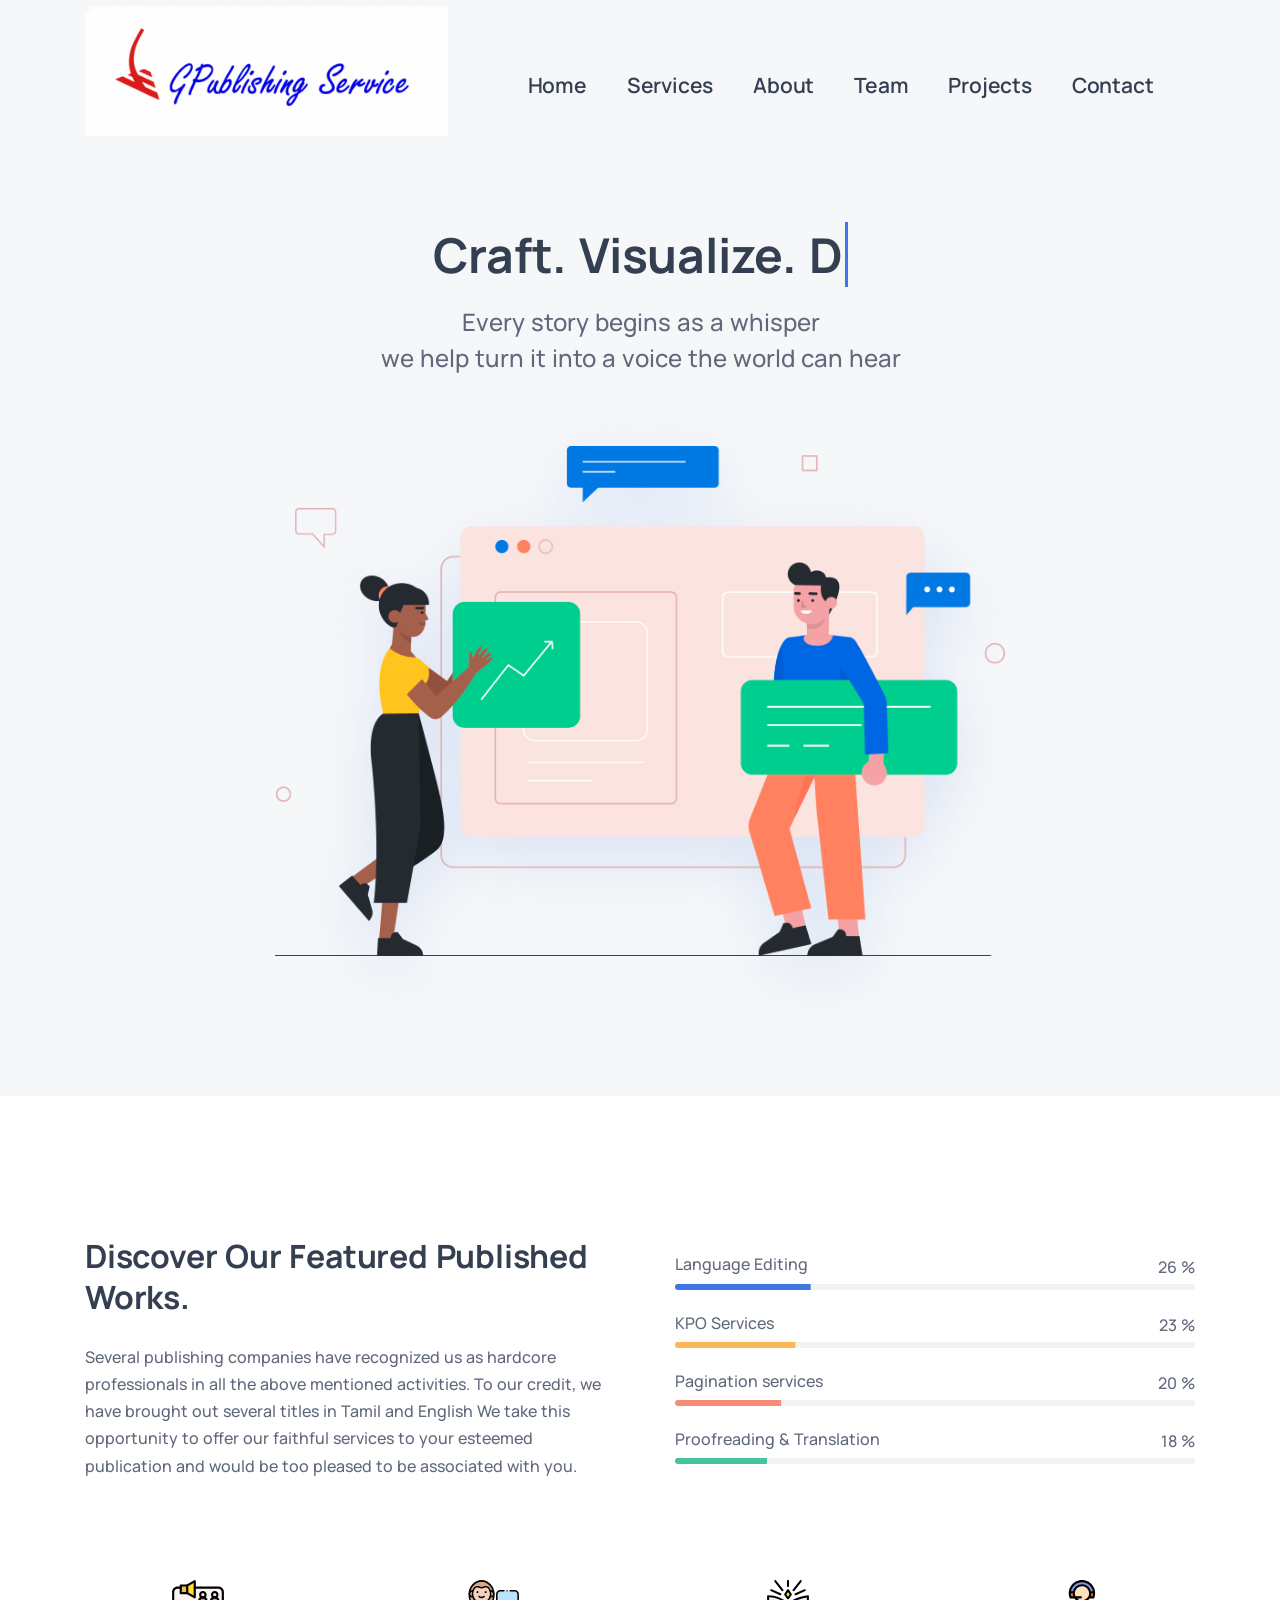
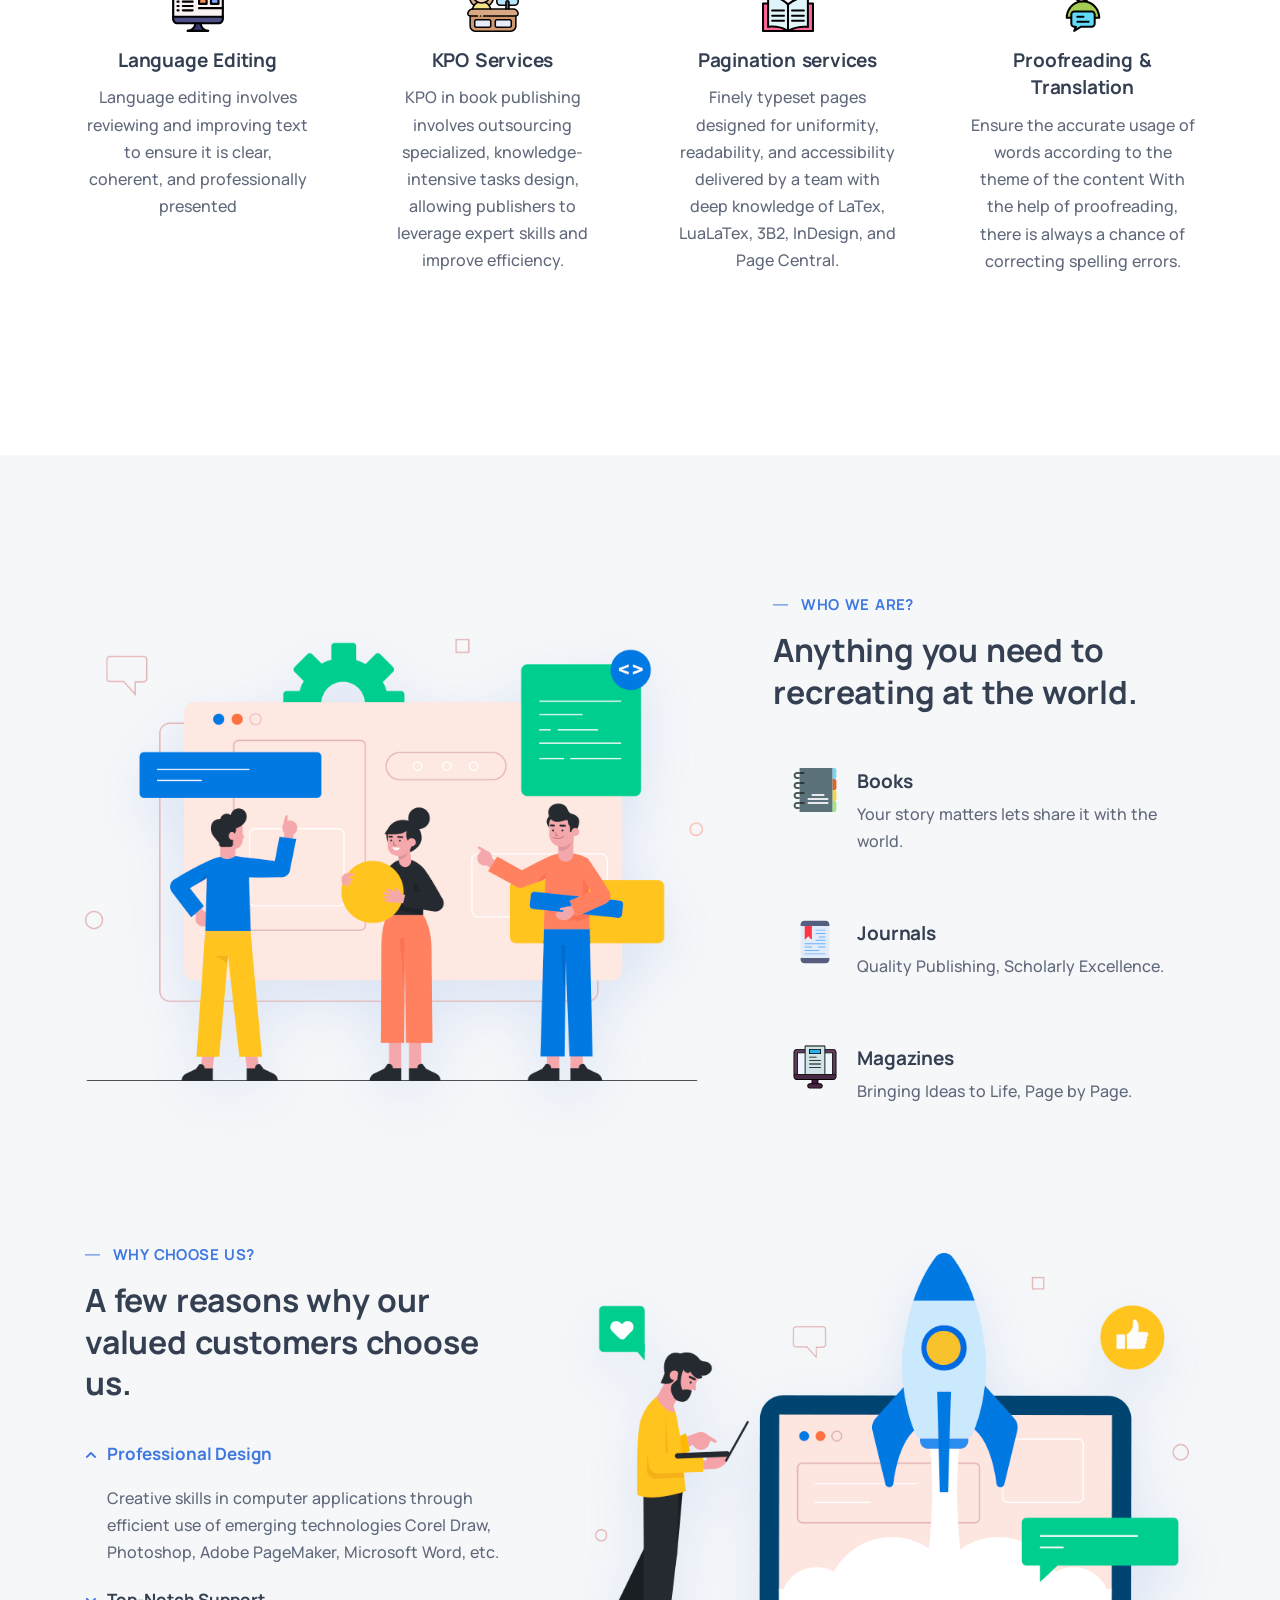
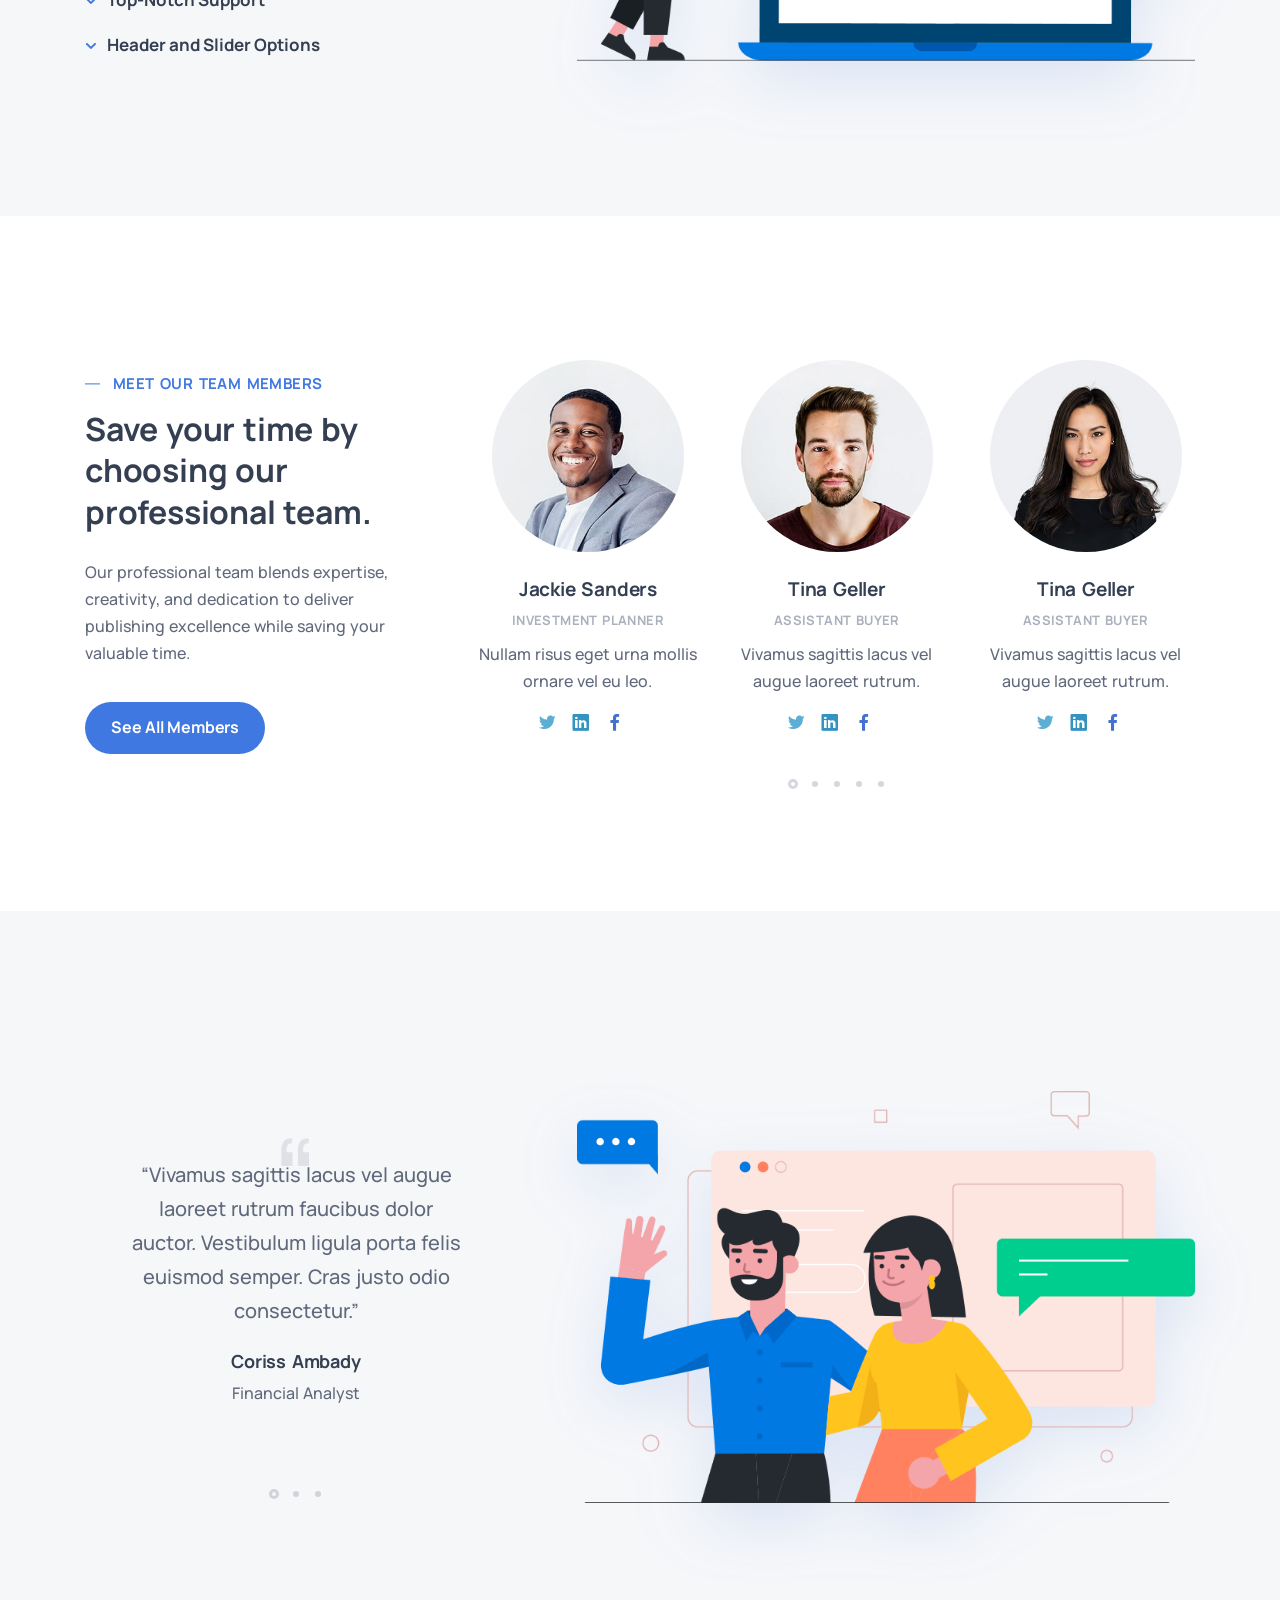
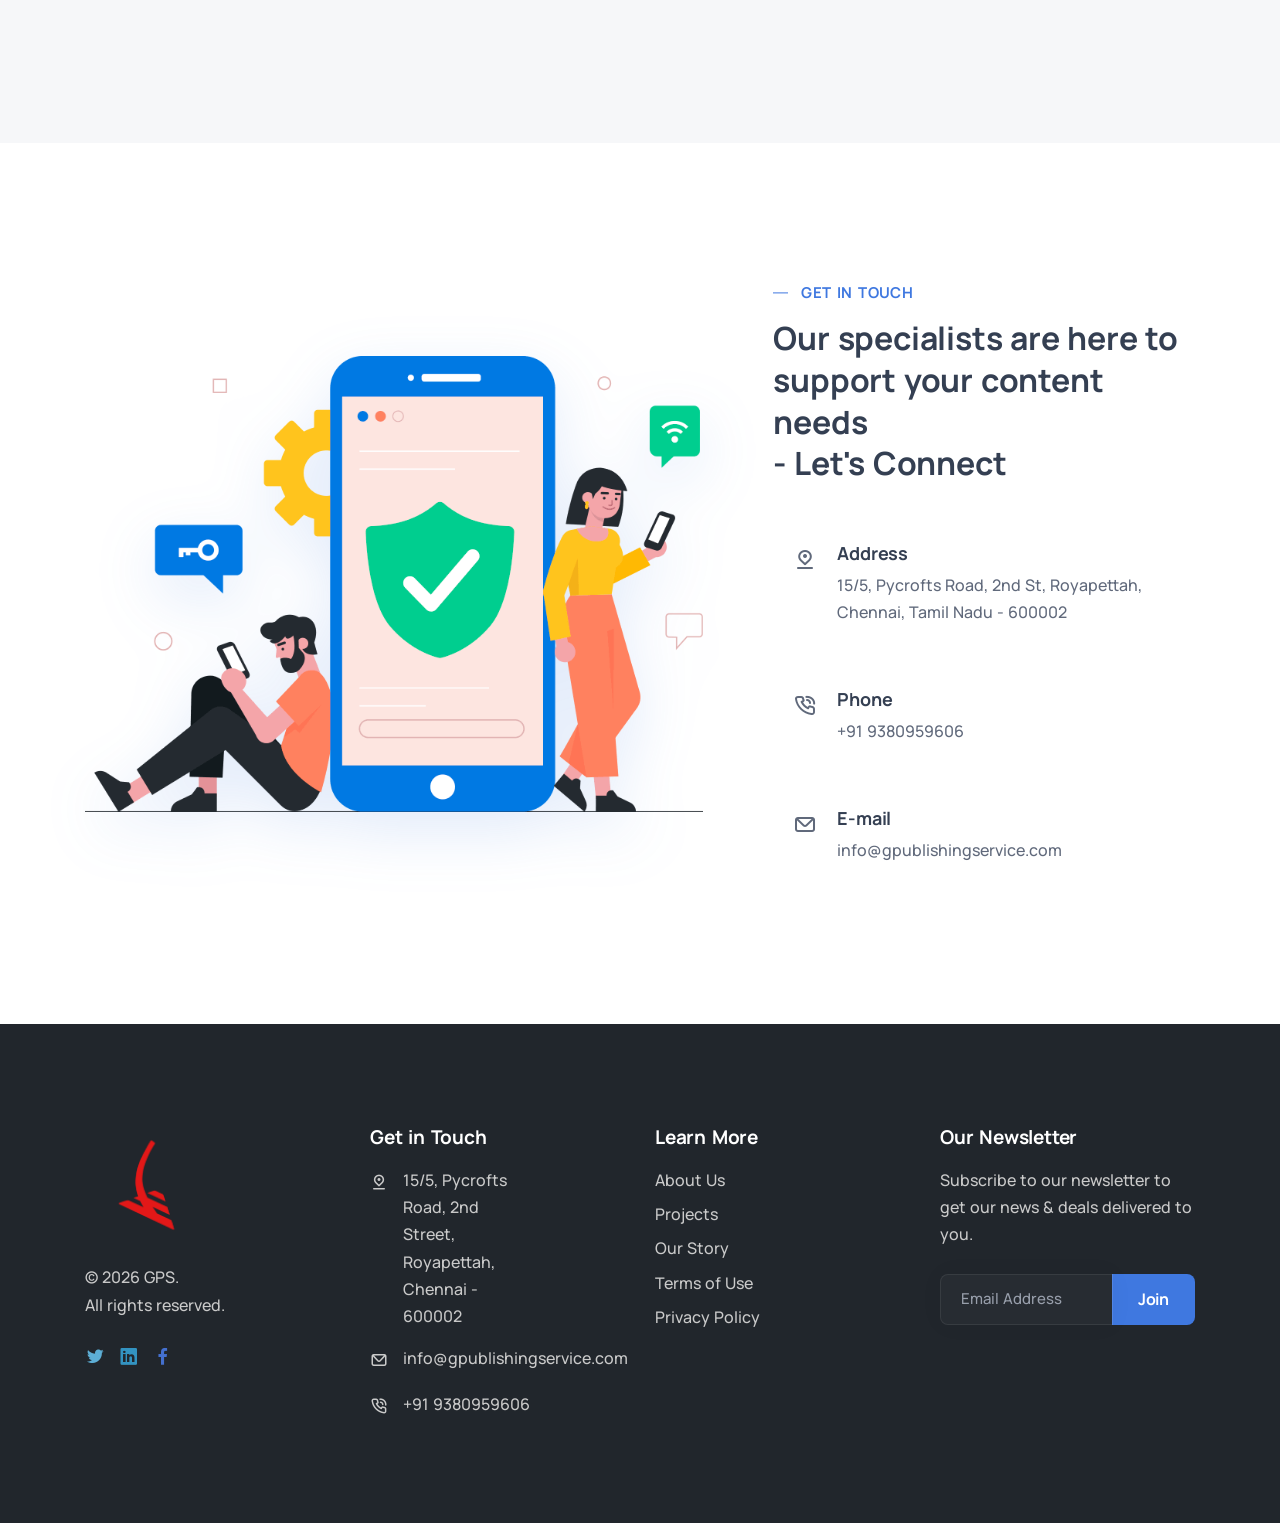
==== index.html @ cc3bc6b7 "Add index.html for GitHub Pages support" ====
<!DOCTYPE html>
<html lang="en">

<head>
  <meta charset="utf-8">
  <meta name="viewport" content="width=device-width, initial-scale=1.0">
  <meta name="description"
    content="An impressive and flawless site template that includes various UI elements and countless features, attractive ready-made blocks and rich pages, basically everything you need to create a unique and professional website.">
  <meta name="keywords"
    content="Tailwind CSS, business, corporate, creative, gulp, marketing, minimal, modern, multipurpose, one page, responsive, saas, sass, seo, startup, html5 template, site template">
  <meta name="author" content="elemis">
  <title>GPublishing Service</title>
  <link rel="shortcut icon" href="./GPS_LOGO.png">
  <link rel="stylesheet" type="text/css" href="assets/fonts/unicons/unicons.css">
  <link rel="stylesheet" href="assets/css/plugins.css">
  <link rel="stylesheet" href="./assets/css/style.css">
  <style>
    /* 3D Float Animation */
    @keyframes floatAnim {
      0% {
        transform: translateY(0px);
      }

      50% {
        transform: translateY(-15px);
      }

      100% {
        transform: translateY(0px);
      }
    }

    figure.m-0.p-0>img {
      animation: floatAnim 4s ease-in-out infinite;
      filter: drop-shadow(0 20px 30px rgba(63, 120, 224, 0.15));
    }

    /* Custom Interactive Effects */
    .interactive-card {
      transition: all 0.3s ease-in-out;
      border-radius: 12px;
      padding: 1.5rem;
      background-color: transparent;
    }

    .interactive-card:hover {
      transform: translateY(-8px);
      box-shadow: 0 15px 30px rgba(0, 0, 0, 0.1);
      background-color: #ffffff;
    }

    .interactive-row {
      transition: all 0.3s ease;
      padding: 1rem;
      border-radius: 10px;
    }

    .interactive-row:hover {
      background-color: rgba(63, 120, 224, 0.05);
      transform: translateX(5px);
      box-shadow: -5px 5px 15px rgba(0, 0, 0, 0.05);
    }

    .accordion-item {
      transition: all 0.3s ease;
      border-radius: 8px;
      margin-bottom: 0.5rem;
      border: 1px solid transparent;
    }

    .accordion-item:hover {
      background-color: #f8f9fa;
      box-shadow: 0 10px 20px rgba(0, 0, 0, 0.05);
      border-color: rgba(63, 120, 224, 0.1);
    }

    .team-avatar-wrap img {
      transition: all 0.4s ease;
      border: 4px solid transparent;
    }

    .swiper-slide:hover .team-avatar-wrap img {
      transform: scale(1.05);
      border-color: #3f78e0;
      box-shadow: 0 15px 25px rgba(63, 120, 224, 0.2);
    }

    .contact-icon-box {
      transition: all 0.3s ease;
    }

    .flex-row:hover .contact-icon-box {
      transform: scale(1.1) rotate(5deg);
      box-shadow: 0 5px 15px rgba(0, 0, 0, 0.1);
    }

    .btn-primary {
      transition: all 0.3s ease-in-out;
    }

    .btn-primary:hover {
      transform: translateY(-3px) !important;
      box-shadow: 0 10px 20px rgba(63, 120, 224, 0.3) !important;
    }

    .hover-lift {
      transition: all 0.3s ease;
      padding: 1.5rem 1rem;
      border-radius: 12px;
    }

    .hover-lift:hover {
      transform: translateY(-10px);
      box-shadow: 0 15px 30px rgba(0, 0, 0, 0.1);
      background-color: #fff;
    }

    .icon-top {
      transition: all 0.3s ease;
      padding: 2rem !important;
      border-radius: 15px;
    }

    .icon-top:hover {
      background-color: #ffffff;
      box-shadow: 0 10px 30px rgba(0, 0, 0, 0.08);
      transform: translateY(-5px);
    }

    .brand-img {
      transition: all 0.3s ease;
      filter: grayscale(100%);
      opacity: 0.7;
    }

    .brand-img:hover {
      filter: grayscale(0%);
      opacity: 1;
      transform: scale(1.1);
      box-shadow: 0 10px 20px rgba(0, 0, 0, 0.05);
    }

    /* Ensure the cursor is explicitly visible on all profiles */
    .swiper-slide {
      cursor: default !important;
    }

    .swiper-slide .team-avatar-wrap img {
      cursor: pointer !important;
    }

    .nav.social a {
      cursor: pointer !important;
      position: relative;
      z-index: 10;
    }

    /* Shift the menu down vertically to align with the text inside the logo */
    @media (min-width: 400px) {
      .navbar-nav {
        margin-top: 30px !important;
        /* You can adjust this value up or down */
        margin-left: 60px !important;
        /* Adjust this value to increase space from the logo! */
      }

      .navbar-nav .nav-link {
        font-size: 1.05rem !important;
        font-weight: 600 !important;
      }
    }
  </style>
</head>

<body class="onepage">
  <div class="grow shrink-0">
    <header class="relative wrapper bg-gray ! bg-[rgba(246,247,249,1)] ">
      <nav class="navbar navbar-expand-lg center-nav transparent navbar-light">
        <div class="container xl:!flex-row lg:!flex-row !flex-nowrap items-center">
          <div class="navbar-brand w-full">
            <!--<a href='https://sandbox-tailwind-template.netlify.app/'>-->
            <img src="./GPS_N&L.png" alt="GPublishing Service" style="height: 130px;" />

            <!-- </a> -->
          </div>
          <div class="navbar-collapse offcanvas offcanvas-nav offcanvas-start">
            <div class="offcanvas-header xl:!hidden lg:!hidden flex items-center justify-between flex-row p-6">
              <h3 class="!text-white xl:!text-[1.5rem] !text-[calc(1.275rem_+_0.3vw)] !mb-0">GPublishing Service</h3>
              <button type="button"
                class="btn-close btn-close-white !mr-[-0.75rem] m-0 p-0 leading-none !text-[#343f52] transition-all duration-[0.2s] ease-in-out border-0 motion-reduce:transition-none before:text-[1.05rem] before:text-white before:content-['\ed3b'] before:w-[1.8rem] before:h-[1.8rem] before:leading-[1.8rem] before:shadow-none before:transition-[background] before:duration-[0.2s] before:ease-in-out before:!flex before:justify-center before:items-center before:m-0 before:p-0 before:rounded-[100%] hover:no-underline bg-inherit before:bg-[rgba(255,255,255,.08)] before:font-Unicons hover:before:bg-[rgba(0,0,0,.11)]  "
                data-bs-dismiss="offcanvas" aria-label="Close"></button>
            </div>
            <div class="offcanvas-body xl:!ml-auto lg:!ml-auto flex  flex-col !h-full">
              <ul class="navbar-nav">
                <li class="nav-item"><a class="nav-link scroll active" href="#home">Home</a></li>
                <li class="nav-item"><a class="nav-link scroll" href="#services">Services</a></li>
                <li class="nav-item"><a class="nav-link scroll" href="#process">About</a></li>
                <li class="nav-item"><a class="nav-link scroll" href="#about">Team</a></li>
                <li class="nav-item"><a class="nav-link scroll" href="#testimonials">Projects</a></li>
                <li class="nav-item"><a class="nav-link scroll" href="#contact">Contact</a></li>
              </ul>
              <!-- /.navbar-nav -->
              <div class="offcanvas-footer xl:!hidden lg:!hidden">
                <div>
                  <a href="mailto:first.last@email.com" class="link-inverse">info@gpublishingservice.com</a>
                  <br> +91 9380959606<br>
                  <nav class="nav social social-white !mt-4">
                    <a class="!text-[#cacaca] text-[1rem] transition-all duration-[0.2s] ease-in-out translate-y-0 motion-reduce:transition-none hover:translate-y-[-0.15rem] m-[0_.7rem_0_0]"
                      href="onepage.html#">
                      <i class="uil uil-twitter before:content-['\ed59'] !text-white text-[1rem]"></i></a>

                    <a class="!text-[#cacaca] text-[1rem] transition-all duration-[0.2s] ease-in-out translate-y-0 motion-reduce:transition-none hover:translate-y-[-0.15rem] m-[0_.7rem_0_0]"
                      href="onepage.html#"><i
                        class="uil uil-youtube before:content-['\edb5'] !text-white text-[1rem]"></i></a>

                    <a class="!text-[#cacaca] text-[1rem] transition-all duration-[0.2s] ease-in-out translate-y-0 motion-reduce:transition-none hover:translate-y-[-0.15rem] m-[0_.7rem_0_0]"
                      href="onepage.html#">
                      <i class="uil uil-facebook-f before:content-['\eae2'] !text-white text-[1rem]"></i></a>

                    <a class="!text-[#cacaca] text-[1rem] transition-all duration-[0.2s] ease-in-out translate-y-0 motion-reduce:transition-none hover:translate-y-[-0.15rem] m-[0_.7rem_0_0]"
                      href="onepage.html#">
                      <i class="uil uil-instagram before:content-['\eb9c'] !text-white text-[1rem]"></i></a>

                  </nav>
                  <!-- /.social -->
                </div>
              </div>
              <!-- /.offcanvas-footer -->
            </div>
            <!-- /.offcanvas-body -->
          </div>
          <!-- /.navbar-collapse -->
          <div class="navbar-other w-full !flex !ml-auto">
            <ul class="navbar-nav !flex-row !items-center !ml-auto">
              <li class="nav-item dropdown language-select uppercase group">
                <!--<a class="nav-link dropdown-item dropdown-toggle" href="onepage.html#" role="button" data-bs-toggle="dropdown" aria-haspopup="true" aria-expanded="false">En</a>
                 <ul class="dropdown-menu group-hover:shadow-[0_0.25rem_0.75rem_rgba(30,34,40,0.15)]">
                  <li class="nav-item"><a class="dropdown-item hover:!text-[#3f78e0] hover:bg-[inherit] " href="onepage.html#">En</a></li>
                  <li class="nav-item"><a class="dropdown-item hover:!text-[#3f78e0] hover:bg-[inherit] " href="onepage.html#">De</a></li>
                  <li class="nav-item"><a class="dropdown-item hover:!text-[#3f78e0] hover:bg-[inherit] " href="onepage.html#">Es</a></li>
                </ul> -->
              </li>
              <!-- <li class="nav-item hidden xl:block lg:block md:block">
                <a class='btn btn-sm btn-primary !text-white !bg-[#3f78e0] border-[#3f78e0] hover:text-white hover:bg-[#3f78e0] hover:!border-[#3f78e0]   active:text-white active:bg-[#3f78e0] active:border-[#3f78e0] disabled:text-white disabled:bg-[#3f78e0] disabled:border-[#3f78e0] !rounded-[50rem] hover:translate-y-[-0.15rem] hover:shadow-[0_0.25rem_0.75rem_rgba(30,34,40,0.15)]' href='https://sandbox-tailwind-template.netlify.app/contact'>Contact</a>
              </li> -->
              <li class="nav-item xl:!hidden lg:!hidden">
                <button class="hamburger offcanvas-nav-btn"><span></span></button>
              </li>
            </ul>
            <!-- /.navbar-nav -->
          </div>
          <!-- /.navbar-other -->
        </div>
        <!-- /.container -->
      </nav>
      <!-- /.navbar -->
    </header>
    <!-- /header -->
    <section id="home">
      <div class="wrapper  bg-[rgba(246,247,249,1)] ">
        <div
          class="container pt-10 xl:pt-[4.5rem] lg:pt-[4.5rem] md:pt-[4.5rem] pb-[4.5rem] xl:pb-28 lg:pb-28 md:pb-28 !text-center">
          <div class="flex flex-wrap mx-[-15px] !text-center">
            <div class="xl:w-9/12 lg:w-9/12 xxl:w-7/12 w-full flex-[0_0_auto] !px-[15px] max-w-full !mx-auto"
              data-cues="zoomIn" data-group="welcome" data-interval="-200">
              <h2 class="!text-[calc(1.365rem_+_1.38vw)] font-bold !leading-[1.2] xl:!text-[2.4rem] !mb-4">
                <span class="typing-container-js" style="border-right: 3px solid #3f78e0; padding-right: 2px;"></span>
              </h2>
              <p class="lead !text-[1.2rem] leading-normal md:!px-5 lg:!px-5 xl:!px-20 xxl:!px-10">Every story begins as
                a whisper <br>we help turn it into a voice the world can hear</p>
            </div>
            <!-- /column -->
          </div>
          <!-- /.row -->
          <div class="flex flex-wrap mx-[-15px] !text-center !mt-10">
            <div
              class="md:w-10/12 xl:w-8/12 lg:w-8/12 w-full flex-[0_0_auto] !px-[15px] max-w-full xl:!ml-[16.66666667%] lg:!ml-[16.66666667%] md:!ml-[8.33333333%]">
              <figure class="m-0 p-0"><img class="w-auto m-[0_auto]" src="assets/img/illustrations/i8.png"
                  srcset="assets/img/illustrations/i8@2x.png 2x" alt="image"></figure>
            </div>
            <!-- /column -->
          </div>
          <!-- /.row -->
        </div>
        <!-- /.container -->
      </div>
      <!-- /.wrapper -->
    </section>
    <!-- /section -->
    <section id="services">
      <div class="wrapper !bg-[#ffffff] ">
        <div class="container py-[4.5rem] xl:!py-28 lg:!py-28 md:!py-28">
          <div class="flex flex-wrap mx-[-15px] xl:mx-[-35px] lg:mx-[-20px] !mt-[-30px] !mb-10 items-center">
            <div
              class="xl:w-6/12 lg:w-6/12 w-full flex-[0_0_auto] xl:!px-[35px] lg:!px-[20px] !px-[15px] !mt-[30px] max-w-full xl:!order-2 lg:!order-2">
              <ul class="progress-list m-0 p-0 list-none">
                <li class="!mb-4">
                  <p class="!mb-1">Language Editing </p>
                  <div class="progressbar line relative blue" data-value="95"></div>
                </li>
                <li class="!mb-4">
                  <p class="!mb-1">KPO Services</p>
                  <div class="progressbar line relative yellow" data-value="85"></div>
                </li>
                <li class="!mb-4">
                  <p class="!mb-1">Pagination services</p>
                  <div class="progressbar line relative orange" data-value="75"></div>
                </li>
                <li class="!mb-4">
                  <p class="!mb-1">Proofreading & Translation</p>
                  <div class="progressbar line relative green" data-value="65"></div>
                </li>
              </ul>
              <!-- /.progress-list -->
            </div>
            <!--/column -->
            <div
              class="xl:w-6/12 lg:w-6/12 w-full flex-[0_0_auto] xl:!px-[35px] lg:!px-[20px] !px-[15px] !mt-[30px] max-w-full">
              <h3 class="!text-[calc(1.285rem_+_0.42vw)] font-bold xl:!text-[1.6rem] !leading-[1.3] !mb-5">Discover Our
                Featured Published Works.</h3>
              <p>Several publishing companies have recognized us as hardcore professionals in all the above mentioned
                activities. To our credit, we have brought out several titles in Tamil and English We take this
                opportunity to offer our faithful services to your esteemed publication and would be too pleased to be
                associated with you. </p>
            </div>
            <!--/column -->
          </div>
          <!--/.row -->
          <div
            class="flex flex-wrap mx-[-15px] xl:mx-[-35px] lg:mx-[-20px] !mt-[-30px] xl:!mt-0 lg:!mt-0 md:!mt-0 !text-center">
            <div
              class="md:w-6/12 lg:w-3/12 xl:w-3/12 w-full flex-[0_0_auto] !px-[15px] xl:!px-[35px] lg:!px-[20px] max-w-full max-md:!mt-[30px] hover-lift service-card"
              data-cue="fadeIn" data-delay="100">
              <img src="./assets/img/svg/Language Editing.svg" alt="icon"
                class="!w-[2.6rem] !h-[2.6rem] text-[#3f78e0] text-blue !mb-3  m-[0_auto]">
              <h4>Language Editing</h4>
              <p class="!mb-2">Language editing involves reviewing and improving text to ensure it is clear, coherent,
                and professionally presented</p>
            </div>
            <!--/column -->
            <div
              class="md:w-6/12 lg:w-3/12 xl:w-3/12 w-full flex-[0_0_auto] !px-[15px] xl:!px-[35px] lg:!px-[20px] max-w-full max-md:!mt-[30px] hover-lift service-card"
              data-cue="fadeIn" data-delay="300">
              <img src="./assets/img/svg/KPO Service.svg" alt="icon"
                class="!w-[2.6rem] !h-[2.6rem] text-[#45c4a0] text-green !mb-3 m-[0_auto]">
              <h4>KPO Services</h4>
              <p class="!mb-2">KPO in book publishing involves outsourcing specialized, knowledge-intensive tasks
                design, allowing publishers to leverage expert skills and improve efficiency.</p>
            </div>
            <!--/column -->
            <div
              class="md:w-6/12 lg:w-3/12 xl:w-3/12 w-full flex-[0_0_auto] !px-[15px] xl:!px-[35px] lg:!px-[20px] max-w-full max-md:!mt-[30px] hover-lift service-card"
              data-cue="fadeIn" data-delay="500">
              <img src="./assets/img/svg/Pagination.svg" alt="icon"
                class="!w-[2.6rem] !h-[2.6rem] text-[#f08a5d] text-orange !mb-3 m-[0_auto]">
              <h4>Pagination services</h4>
              <p class="!mb-2">Finely typeset pages designed for uniformity, readability, and accessibility delivered by
                a team with deep knowledge of LaTex, LuaLaTex, 3B2, InDesign, and Page Central.</p>
            </div>
            <!--/column -->
            <div
              class="md:w-6/12 lg:w-3/12 xl:w-3/12 w-full flex-[0_0_auto] !px-[15px] xl:!px-[35px] lg:!px-[20px] max-w-full max-md:!mt-[30px] hover-lift service-card"
              data-cue="fadeIn" data-delay="700">
              <img src="./assets/img/svg/P&T Service.svg" alt="icon"
                class="!w-[2.6rem] !h-[2.6rem] text-[#f78b77] text-orange !mb-3 m-[0_auto]">
              <h4>Proofreading & Translation</h4>
              <p class="!mb-2">Ensure the accurate usage of words according to the theme of the content With the help of
                proofreading, there is always a chance of correcting spelling errors.</p>
            </div>
            <!--/column -->
          </div>
          <!--/.row -->
        </div>
        <!-- /.container -->
      </div>
      <!-- /.wrapper -->
    </section>
    <!-- /section -->
    <section id="process">
      <div class="wrapper  bg-[rgba(246,247,249,1)] ">
        <div class="container py-[4.5rem] xl:!py-28 lg:!py-28 md:!py-28">
          <div
            class="flex flex-wrap mx-[-15px] xl:mx-[-35px] lg:mx-[-20px] !mt-[-50px] !mb-[4.5rem] xl:!mb-24 lg:!mb-24 md:!mb-24 items-center">
            <div
              class="xl:w-7/12 lg:w-7/12 w-full flex-[0_0_auto] xl:!px-[35px] lg:!px-[20px] !px-[15px] !mt-[50px] max-w-full">
              <figure class="m-0 p-0"><img class="w-auto" src="assets/img/illustrations/i3.png"
                  srcset="assets/img/illustrations/i3@2x.png 2x" alt="image"></figure>
            </div>
            <!--/column -->
            <div
              class="xl:w-5/12 lg:w-5/12 w-full flex-[0_0_auto] xl:!px-[35px] lg:!px-[20px] !px-[15px] !mt-[50px] max-w-full">
              <h2
                class="!text-[.75rem] uppercase text-line relative align-top !pl-[1.4rem] inline-flex !tracking-[0.02rem] !leading-[1.35] before:content-[''] before:absolute before:inline-block before:translate-y-[-60%] before:w-3 before:h-[0.05rem] before:left-0 before:top-2/4 before:bg-[#3f78e0] !text-[#3f78e0] !mb-3">
                who we are?</h2>
              <h3 class="!text-[calc(1.285rem_+_0.42vw)] font-bold xl:!text-[1.6rem] !leading-[1.3] !mb-7 xxl:!pr-5">
                Anything you need to recreating at the world.</h3>
              <div class="flex flex-row !mb-4 interactive-row">
                <div>
                  <img src="./assets/img/svg/Book.svg" alt="icon" class="!w-[2.2rem] !h-[2.2rem]  text-[#3f78e0] !mr-4">
                  <!-- <svg xmlns="http://www.w3.org/2000/svg" viewBox="0 0 321.7 409.6"
                    data-inject-url="https://sandbox-tailwind-template.netlify.app/assets/img/icons/lineal/light-bulb.svg"
                    class="svg-inject icon-svg !w-[2.2rem] !h-[2.2rem]  text-[#3f78e0] !mr-4"> -->
                  <path class="lineal-fill"
                    d="M160.9 221.3c-19.1 0-37.4-7.3-51.3-20.4l51.3 127.2 51.3-127.2c-13.9 13.1-32.3 20.4-51.3 20.4z">
                  </path>
                  <path class="lineal-stroke"
                    d="M160.9 339.9c-4.8 0-9.1-2.9-10.9-7.4L98.6 205.3c-2.5-6 .3-12.9 6.3-15.4 4.3-1.8 9.3-.9 12.7 2.4 24.3 22.9 62.2 22.9 86.5 0 4.7-4.5 12.1-4.3 16.6.3 3.2 3.4 4.2 8.3 2.4 12.7l-51.4 127.2c-1.7 4.5-6 7.4-10.8 7.4zm-27.5-111.3l27.5 68.1 27.5-68.1c-17.9 5.9-37.2 5.9-55 0z">
                  </path>
                  <path class="lineal-stroke"
                    d="M86.7 316.1c-5.9 0-10.9-4.4-11.7-10.2-2.2-16.6-9.8-23.9-22.3-36.1l-2.9-2.8C28.8 246.5 0 218.4 0 151.6c0-42.9 17.1-81.9 48-110C77.7 14.8 117.7 0 160.9 0s83.2 14.8 112.8 41.6c6.7 6.1 12.8 12.7 18.3 19.9 3.1 4.1 6 8.3 8.6 12.6 1.3 2.2 2.6 4.4 3.8 6.6 2.4 4.5 4.6 9.1 6.5 13.8 1.4 3.5 2.7 7.2 3.9 10.8 4.7 14.9 7 30.5 7 46.2 0 27.9-4.9 51.2-15 71.2-.6 1.2-1.2 2.4-1.8 3.5-1.8 3.3-3.8 6.5-5.9 9.6-.7 1-1.4 2-2 3-2.6 3.6-5.3 7.1-8.5 10.7-5.6 6.5-11.5 12.2-16.6 17.2-4.7 4.5-12.1 4.4-16.6-.2-4.5-4.7-4.4-12.1.2-16.6 5-4.9 10.2-9.9 15.2-15.7 2.6-3 4.9-6 7.1-9 .6-.8 1.1-1.6 1.7-2.4 1.7-2.5 3.3-5.2 4.7-7.8.5-.9 1-1.9 1.5-2.8 8.4-16.6 12.5-36.4 12.5-60.6 0-13.2-2-26.4-5.9-39.1-1-3.1-2.1-6.1-3.3-9.1-1.6-3.9-3.4-7.8-5.4-11.6-1-1.9-2.1-3.8-3.2-5.6-6.2-10.2-13.8-19.4-22.6-27.3-25.3-22.9-59.8-35.5-97-35.5S89.1 36.1 63.8 59c-26 23.5-40.3 56.4-40.3 92.5 0 56.9 22.7 79.1 42.8 98.6l2.8 2.7c13.4 13 26.1 25.2 29.3 49.9.9 6.4-3.7 12.4-10.1 13.2-.6.2-1.1.2-1.6.2z">
                  </path>
                  <path class="lineal-fill"
                    d="M141.9 397.8h38c3.8 0 7.4-1.5 10.1-4.2l13-13c2-2 3.4-4.6 3.9-7.4l12.4-63.7h-117l12.4 63.7c.6 2.8 2 5.4 4 7.4l13 13c2.7 2.7 6.3 4.2 10.2 4.2z">
                  </path>
                  <path class="lineal-stroke"
                    d="M179.8 409.6h-37.9c-6.9 0-13.6-2.7-18.5-7.7l-13-13c-3.7-3.7-6.2-8.4-7.2-13.5l-12.4-63.7c-1.2-6.4 2.9-12.5 9.3-13.8.7-.1 1.5-.2 2.2-.2h117c6.5 0 11.8 5.3 11.8 11.8 0 .8-.1 1.5-.2 2.2l-12.4 63.7c-1 5.1-3.5 9.8-7.2 13.5l-13 13c-4.8 4.9-11.5 7.7-18.5 7.7zm-63.2-88.4l9.7 49.7c.1.5.4 1 .7 1.4l13 13c.5.5 1.2.8 1.9.8h38c.7 0 1.4-.3 1.9-.8l13-13c.4-.4.6-.9.7-1.4l9.6-49.7h-88.5z">
                  </path>
                  <path class="lineal-stroke"
                    d="M241.5 321H80.2c-6.5-.2-11.6-5.6-11.4-12.1.2-6.2 5.2-11.2 11.4-11.4h161.4c6.5-.2 11.9 4.9 12.1 11.4.2 6.5-4.9 11.9-11.4 12.1h-.8zm-14.8 44.3H95c-6.5-.2-11.6-5.6-11.4-12.1.2-6.2 5.2-11.2 11.4-11.4h131.7c6.5.2 11.6 5.6 11.4 12.1-.2 6.2-5.2 11.2-11.4 11.4z">
                  </path>
                  </svg>
                </div>
                <div>
                  <h4 class="!mb-1">Books</h4>
                  <p class="!mb-1">Your story matters lets share it with the world.</p>
                </div>
              </div>
              <div class="flex flex-row !mb-4 interactive-row">
                <div>
                  <img src="./assets/img/svg/Journal.svg" alt="icon"
                    class="!w-[2.2rem] !h-[2.2rem]  text-[#3f78e0] !mr-4">
                  <!-- <svg xmlns="http://www.w3.org/2000/svg" viewBox="0 0 408.1 409.6"
                    data-inject-url="https://sandbox-tailwind-template.netlify.app/assets/img/icons/lineal/pie-chart-2.svg"
                    class="svg-inject icon-svg !w-[2.2rem] !h-[2.2rem]  text-[#45c4a0] text-green !mr-4"> -->
                  <path class="lineal-stroke"
                    d="M396.3 192.3h-33.4c-6.4 0-11.6-5.2-11.6-11.6 0-6.4 5.2-11.6 11.6-11.6h19.7C363.2 71.1 268.1 7.3 170.1 26.6c-4.2.8-8.4 1.8-12.6 2.9L235.1 169h72c6.4 0 11.6 5.2 11.6 11.6 0 6.4-5.2 11.6-11.6 11.6h-78.9c-4.2 0-8.1-2.3-10.1-6l-87.9-158c-3.1-5.6-1.1-12.6 4.5-15.7.7-.4 1.5-.7 2.3-1l8.1-2.5c107.8-33.1 222 27.4 255.1 135.2 2.7 8.7 4.8 17.6 6.3 26.6l1.3 8c1.1 6.3-3.2 12.3-9.5 13.3-.7.2-1.3.2-2 .2zM204.6 409.6c-20.4-.1-40.6-3.2-60.1-9.2l-8.1-2.5c-6.1-1.9-9.6-8.4-7.7-14.5.2-.8.6-1.5 1-2.2l88.4-158.3c2.1-3.7 5.9-5.9 10.1-5.9h33.2c6.4.2 11.4 5.5 11.2 11.9-.2 6.1-5.1 11.1-11.2 11.2H235l-78 139.8c96.8 26.3 196.6-30.9 222.9-127.8 1.1-4 2-8 2.8-12h-65.4c-6.4.2-11.7-4.8-11.9-11.2-.2-6.4 4.8-11.7 11.2-11.9h79.8c6.4 0 11.6 5.2 11.6 11.6 0 .6-.1 1.3-.2 1.9l-1.3 7.9C390 337 304.7 409.4 204.6 409.6z">
                  </path>
                  <path class="lineal-fill"
                    d="M93 361.8C6 300.1-14.5 179.6 47.1 92.6c12.7-17.9 28.4-33.5 46.3-46.2l6.2-4.4 90 161.7-90.4 162.5-6.2-4.4z">
                  </path>
                  <path class="lineal-stroke"
                    d="M99.2 377.8c-2.4 0-4.7-.7-6.7-2.1l-6.2-4.4C-5.9 305.9-27.7 178.2 37.7 86c13.5-19 30-35.5 49.1-48.9l6.2-4.4c5.2-3.7 12.4-2.4 16.1 2.8.2.3.5.7.7 1.1l90 161.7c1.9 3.5 1.9 7.8 0 11.3L109.4 372c-1.6 2.9-4.3 4.9-7.6 5.7-.8 0-1.7.1-2.6.1zM95.8 59C15.6 119.1-.7 232.9 59.4 313.1c10.2 13.7 22.4 25.8 36 36.1l81-145.4L95.8 59z">
                  </path>
                  </svg>
                </div>
                <div>
                  <h4 class="!mb-1">Journals</h4>
                  <p class="!mb-1">Quality Publishing, Scholarly Excellence.</p>
                </div>
              </div>
              <div class="flex flex-row interactive-row">
                <div>
                  <img src="./assets/img/svg/Magazines.svg" alt="icon"
                    class="!w-[2.2rem] !h-[2.2rem]  text-[#fab758] text-yellow !mr-4">
                  <!-- <svg xmlns="http://www.w3.org/2000/svg" viewBox="0 0 409.6 332.7"
                    data-inject-url="https://sandbox-tailwind-template.netlify.app/assets/img/icons/lineal/design.svg"
                    class="svg-inject icon-svg !w-[2.2rem] !h-[2.2rem]  text-[#fab758] text-yellow !mr-4"> -->
                  <path class="lineal-stroke"
                    d="M350.9 54.2H58.7c-6.2.2-11.4-4.7-11.5-10.9S51.8 31.9 58 31.7h292.9c6.2-.2 11.4 4.7 11.5 10.9s-4.7 11.4-10.9 11.5c-.2.1-.4.1-.6.1zM239.8 328.9a11.182 11.182 0 01-10.6-14.8c2.8-8.3 16.2-47.4 25.6-63.6-9.5-10.1-37-40.3-49.9-66.1-12.1 23.4-39.5 54.4-50.1 66 10.1 16.5 22.7 54.9 25.4 63.6.4 1.2.6 2.4.6 3.7 0 6.2-5 11.2-11.2 11.2-4.9 0-9.3-3.2-10.7-7.9v-.1c-6.6-20.7-18.4-52.9-24.3-60.3-4.8-6.1-3.4-14.5-.8-19.8.5-.9 1.1-1.8 1.8-2.6 20.6-22.3 50.7-59.4 52.7-72.4.6-3.7 3.3-10.1 14.8-10.7 12.5-.7 16.6 4.8 17.8 9.4 5.7 21.5 40 60.3 52.7 73.4.8.8 1.5 1.8 2 2.8 2.6 5.1 4 13.3-.5 19.5-5.7 7.7-18.2 41.6-24.8 61.1-1.3 4.6-5.6 7.7-10.5 7.6z">
                  </path>
                  <path class="lineal-stroke"
                    d="M204.8 254.9c-6.2 0-11.2-5-11.2-11.2V167c.3-6.2 5.6-10.9 11.8-10.6 5.7.3 10.3 4.9 10.6 10.6v76.7c0 6.2-5 11.2-11.2 11.2z">
                  </path>
                  <path class="lineal-stroke"
                    d="M366.6 244.6c-6.2 0-11.2-5-11.2-11.2v-28.6c0-83.1-67.6-150.6-150.6-150.6S54.2 121.7 54.2 204.8v28.6c-.2 6.2-5.4 11.1-11.5 10.9-5.9-.2-10.7-4.9-10.9-10.9v-28.6c-.1-95.5 77.2-172.9 172.7-173 46 0 90.1 18.2 122.6 50.8 32.6 32.3 50.9 76.3 50.9 122.2v28.6c-.1 6.2-5.2 11.2-11.4 11.2z">
                  </path>
                  <path class="lineal-fill"
                    d="M220 74.7h-30.4c-9.1 0-16.5-7.4-16.5-16.5V27.7c0-9.1 7.4-16.5 16.5-16.5H220c9.1 0 16.5 7.4 16.5 16.5v30.5c0 9.1-7.4 16.5-16.5 16.5z">
                  </path>
                  <path class="lineal-stroke"
                    d="M220 85.9h-30.4c-15.3 0-27.7-12.4-27.7-27.7V27.7c0-15.3 12.4-27.7 27.7-27.7H220c15.3 0 27.7 12.4 27.7 27.7v30.5c0 15.3-12.4 27.7-27.7 27.7zm-30.4-63.5c-2.9 0-5.3 2.4-5.3 5.3v30.5c0 2.9 2.4 5.3 5.3 5.3H220c2.9 0 5.3-2.4 5.3-5.3V27.7c0-2.9-2.4-5.3-5.3-5.3h-30.4z">
                  </path>
                  <path class="lineal-fill"
                    d="M381.9 275.4h-30.5c-9.1 0-16.5-7.4-16.5-16.5v-30.5c0-9.1 7.4-16.5 16.5-16.5h30.5c9.1 0 16.5 7.4 16.5 16.5v30.5c0 9.1-7.4 16.5-16.5 16.5z">
                  </path>
                  <path class="lineal-stroke"
                    d="M381.9 286.6h-30.5c-15.3 0-27.7-12.4-27.7-27.7v-30.5c0-15.3 12.4-27.7 27.7-27.7h30.5c15.3 0 27.7 12.4 27.7 27.7v30.5c0 15.3-12.4 27.7-27.7 27.7zm-30.5-63.4c-2.9 0-5.3 2.4-5.3 5.3V259c0 2.9 2.4 5.3 5.3 5.3h30.5c2.9 0 5.3-2.4 5.3-5.3v-30.5c0-2.9-2.4-5.3-5.3-5.3h-30.5z">
                  </path>
                  <path class="lineal-fill"
                    d="M58.2 275.4H27.7c-9.1 0-16.5-7.4-16.5-16.5v-30.5c0-9.1 7.4-16.5 16.5-16.5h30.5c9.1 0 16.5 7.4 16.5 16.5V259c0 9.1-7.4 16.5-16.5 16.4z">
                  </path>
                  <path class="lineal-stroke"
                    d="M58.2 286.6H27.7C12.4 286.6 0 274.2 0 258.9v-30.5c0-15.3 12.4-27.7 27.7-27.7h30.5c15.3 0 27.7 12.4 27.7 27.7v30.5c0 15.3-12.4 27.7-27.7 27.7zm-30.5-63.4c-2.9 0-5.3 2.4-5.3 5.3V259c0 2.9 2.4 5.3 5.3 5.3h30.5c2.9 0 5.3-2.4 5.3-5.3v-30.5c0-2.9-2.4-5.3-5.3-5.3H27.7zm234.1 109.5h-114c-6.2 0-11.2-5-11.2-11.2 0-6.2 5-11.2 11.2-11.2h114c6.2 0 11.2 5 11.2 11.2 0 6.2-5 11.2-11.2 11.2z">
                  </path>
                  </svg>
                </div>
                <div>
                  <h4 class="!mb-1">Magazines</h4>
                  <p class="!mb-0">Bringing Ideas to Life, Page by Page.</p>
                </div>
              </div>
            </div>
            <!--/column -->
          </div>
          <!--/.row -->
          <div class="flex flex-wrap mx-[-15px] xl:mx-[-35px] lg:mx-[-20px] !mt-[-50px] items-center">
            <div
              class="xl:w-7/12 lg:w-7/12 w-full flex-[0_0_auto] xl:!px-[35px] lg:!px-[20px] !px-[15px] !mt-[50px] max-w-full xl:!order-2 lg:!order-2">
              <figure class="m-0 p-0"><img class="w-auto" src="assets/img/illustrations/i2.png"
                  srcset="assets/img/illustrations/i2@2x.png 2x" alt="image"></figure>
            </div>
            <!--/column -->
            <div
              class="xl:w-5/12 lg:w-5/12 w-full flex-[0_0_auto] xl:!px-[35px] lg:!px-[20px] !px-[15px] !mt-[50px] max-w-full">
              <h2
                class="!text-[.75rem] uppercase text-line relative align-top !pl-[1.4rem] inline-flex !tracking-[0.02rem] !leading-[1.35] before:content-[''] before:absolute before:inline-block before:translate-y-[-60%] before:w-3 before:h-[0.05rem] before:left-0 before:top-2/4 before:bg-[#3f78e0] !text-[#3f78e0] !mb-3">
                Why Choose Us?</h2>
              <h3 class="!text-[calc(1.285rem_+_0.42vw)] font-bold xl:!text-[1.6rem] !leading-[1.3] !mb-7">A few reasons
                why our valued customers choose us.</h3>
              <div class="accordion accordion-wrapper" id="accordionExample">
                <div class="card plain accordion-item">
                  <div class="card-header !mb-0 !p-[0_0_.8rem_0] !border-0 !bg-inherit" id="headingOne">
                    <button class="accordion-button hover:!text-[#3f78e0]" data-bs-toggle="collapse"
                      data-bs-target="#collapseOne" aria-expanded="true" aria-controls="collapseOne"> Professional
                      Design </button>
                  </div>
                  <!--/.card-header -->
                  <div id="collapseOne" class="accordion-collapse collapse show" aria-labelledby="headingOne"
                    data-bs-parent="#accordionExample">
                    <div class="card-body flex-[1_1_auto]  pb-4">
                      <p>Creative skills in computer applications through efficient use of emerging technologies Corel
                        Draw, Photoshop, Adobe PageMaker, Microsoft Word, etc.</p>
                    </div>
                    <!--/.card-body -->
                  </div>
                  <!--/.accordion-collapse -->
                </div>
                <!--/.accordion-item -->
                <div class="card plain accordion-item">
                  <div class="card-header !mb-0 !p-[0_0_.8rem_0] !border-0 !bg-inherit" id="headingTwo">
                    <button class="collapsed hover:!text-[#3f78e0]" data-bs-toggle="collapse"
                      data-bs-target="#collapseTwo" aria-expanded="false" aria-controls="collapseTwo"> Top-Notch Support
                    </button>
                  </div>
                  <!--/.card-header -->
                  <div id="collapseTwo" class="accordion-collapse collapse" aria-labelledby="headingTwo"
                    data-bs-parent="#accordionExample">
                    <div class="card-body flex-[1_1_auto]  pb-4">
                      <p>By integrating these concepts, publishers and self-publishers can produce books that are
                        visually attractive. toilered to their audience, readable and commercially competitive</p>
                    </div>
                    <!--/.card-body -->
                  </div>
                  <!--/.accordion-collapse -->
                </div>
                <!--/.accordion-item -->
                <div class="card plain accordion-item">
                  <div class="card-header !mb-0 !p-[0_0_.8rem_0] !border-0 !bg-inherit" id="headingThree">
                    <button class="collapsed hover:!text-[#3f78e0]" data-bs-toggle="collapse"
                      data-bs-target="#collapseThree" aria-expanded="false" aria-controls="collapseThree"> Header and
                      Slider Options </button>
                  </div>
                  <!--/.card-header -->
                  <div id="collapseThree" class="accordion-collapse collapse" aria-labelledby="headingThree"
                    data-bs-parent="#accordionExample">
                    <div class="card-body flex-[1_1_auto]  pb-4">
                      <p>We are work with customizable Service, professional layouts for the top section of a
                        publication or website, including dynamic sliders to showcase content attractively.</p>
                    </div>
                    <!--/.card-body -->
                  </div>
                  <!--/.accordion-collapse -->
                </div>
                <!--/.accordion-item -->
              </div>
              <!--/.accordion -->
            </div>
            <!--/column -->
          </div>
          <!--/.row -->
        </div>
        <!-- /.container -->
      </div>
      <!-- /.wrapper -->
    </section>
    <!-- /section -->
    <section id="about">
      <div class="wrapper !bg-[#ffffff] ">
        <div class="container py-[4.5rem] xl:!py-28 lg:!py-28 md:!py-28">
          <div class="flex flex-wrap mx-[-15px] xl:mx-[-35px] lg:mx-[-20px] !mt-[-50px] items-center">
            <div
              class="xl:w-4/12 lg:w-4/12 w-full flex-[0_0_auto] xl:!px-[35px] lg:!px-[20px] !px-[15px] !mt-[50px] max-w-full">
              <h2
                class="!text-[.75rem] uppercase text-line relative align-top !pl-[1.4rem] inline-flex !tracking-[0.02rem] !leading-[1.35] before:content-[''] before:absolute before:inline-block before:translate-y-[-60%] before:w-3 before:h-[0.05rem] before:left-0 before:top-2/4 before:bg-[#3f78e0] !text-[#3f78e0] !mb-3">
                Meet Our Team Members</h2>
              <h3 class="!text-[calc(1.285rem_+_0.42vw)] font-bold xl:!text-[1.6rem] !leading-[1.3] !mb-5">Save your
                time by choosing our professional team.</h3>
              <p>Our professional team blends expertise, creativity, and dedication to deliver publishing excellence
                while saving your valuable time.</p>
              <a href="#Team"
                class="btn btn-primary !text-white !bg-[#3f78e0] border-[#3f78e0] hover:text-white hover:bg-[#3f78e0] hover:!border-[#3f78e0]   active:text-white active:bg-[#3f78e0] active:border-[#3f78e0] disabled:text-white disabled:bg-[#3f78e0] disabled:border-[#3f78e0] !rounded-[50rem] !mt-3 hover:translate-y-[-0.15rem] hover:shadow-[0_0.25rem_0.75rem_rgba(30,34,40,0.15)]">See
                All Members</a>
            </div>
            <!--/column -->
            <div
              class="xl:w-8/12 lg:w-8/12 w-full flex-[0_0_auto] xl:!px-[35px] lg:!px-[20px] !px-[15px] !mt-[50px] max-w-full">
              <div class="swiper-container !text-center !mb-6" data-margin="30" data-dots="true" data-items-xl="3"
                data-items-md="2" data-items-xs="1">
                <div class="swiper">
                  <div class="swiper-wrapper">

                    <div class="swiper-slide">
                      <div class="team-avatar-wrap">
                        <img class="rounded-[50%] w-40 !mx-auto !mb-4" src="assets/img/avatars/t1.jpg"
                          srcset="assets/img/avatars/t1.jpg 2x" alt="image">
                      </div>
                      <h4 class="!mb-1">Jackie Sanders</h4>
                      <div class="!text-[0.65rem] uppercase !tracking-[0.02rem] font-bold !text-[#aab0bc] !mb-2">
                        Investment Planner</div>
                      <p class="!mb-2">Nullam risus eget urna mollis ornare vel eu leo.</p>
                      <nav class="nav social justify-center !text-center  !mb-0">

                        <a class="m-[0_.7rem_0_0] text-[1rem] transition-all duration-[0.2s] ease-in-out translate-y-0 hover:translate-y-[-0.15rem]"
                          href="onepage.html#">
                          <i class="uil uil-twitter before:content-['\ed59'] text-[1rem] !text-[#5daed5]"></i></a>

                        <a class="m-[0_.7rem_0_0] text-[1rem] transition-all duration-[0.2s] ease-in-out translate-y-0 hover:translate-y-[-0.15rem]"
                          href="onepage.html#">
                          <i class="uil uil-linkedin before:content-['\ebd1'] text-[1rem] !text-[#3393c1]"></i></a>

                        <a class="m-[0_.7rem_0_0] text-[1rem] transition-all duration-[0.2s] ease-in-out translate-y-0 hover:translate-y-[-0.15rem]"
                          href="onepage.html#">
                          <i class="uil uil-facebook-f before:content-['\eae2'] text-[1rem] !text-[#4470cf]"></i></a>
                      </nav>
                      <!-- /.social -->
                    </div>
                    <!--/.swiper-slide -->

                    <div class="swiper-slide">
                      <div class="team-avatar-wrap">
                        <img class="rounded-[50%] w-40 !mx-auto !mb-4" src="assets/img/avatars/t3.jpg"
                          srcset="assets/img/avatars/t3.jpg 2x" alt="image">
                      </div>
                      <h4 class="!mb-1">Tina Geller</h4>
                      <div class="!text-[0.65rem] uppercase !tracking-[0.02rem] font-bold !text-[#aab0bc] !mb-2">
                        Assistant Buyer</div>
                      <p class="!mb-2">Vivamus sagittis lacus vel augue laoreet rutrum.</p>
                      <nav class="nav social justify-center !text-center  !mb-0">

                        <a class="m-[0_.7rem_0_0] text-[1rem] transition-all duration-[0.2s] ease-in-out translate-y-0 hover:translate-y-[-0.15rem]"
                          href="onepage.html#"><i
                            class="uil uil-twitter before:content-['\ed59'] text-[1rem] !text-[#5daed5]"></i></a>

                        <a class="m-[0_.7rem_0_0] text-[1rem] transition-all duration-[0.2s] ease-in-out translate-y-0 hover:translate-y-[-0.15rem]"
                          href="onepage.html#"><i
                            class="uil uil-linkedin before:content-['\ebd1'] text-[1rem] !text-[#3393c1]"></i></a>

                        <a class="m-[0_.7rem_0_0] text-[1rem] transition-all duration-[0.2s] ease-in-out translate-y-0 hover:translate-y-[-0.15rem]"
                          href="onepage.html#"><i
                            class="uil uil-facebook-f before:content-['\eae2'] text-[1rem] !text-[#4470cf]"></i></a>
                      </nav>
                      <!-- /.social -->
                    </div>
                    <!--/.swiper-slide -->

                    <div class="swiper-slide">
                      <div class="team-avatar-wrap">
                        <img class="rounded-[50%] w-40 !mx-auto !mb-4" src="assets/img/avatars/t4.jpg"
                          srcset="assets/img/avatars/t4.jpg 2x" alt="image">
                      </div>
                      <h4 class="!mb-1">Tina Geller</h4>
                      <div class="!text-[0.65rem] uppercase !tracking-[0.02rem] font-bold !text-[#aab0bc] !mb-2">
                        Assistant Buyer</div>
                      <p class="!mb-2">Vivamus sagittis lacus vel augue laoreet rutrum.</p>
                      <nav class="nav social justify-center !text-center  !mb-0">

                        <a class="m-[0_.7rem_0_0] text-[1rem] transition-all duration-[0.2s] ease-in-out translate-y-0 hover:translate-y-[-0.15rem]"
                          href="onepage.html#"><i
                            class="uil uil-twitter before:content-['\ed59'] text-[1rem] !text-[#5daed5]"></i></a>

                        <a class="m-[0_.7rem_0_0] text-[1rem] transition-all duration-[0.2s] ease-in-out translate-y-0 hover:translate-y-[-0.15rem]"
                          href="onepage.html#"><i
                            class="uil uil-linkedin before:content-['\ebd1'] text-[1rem] !text-[#3393c1]"></i></a>

                        <a class="m-[0_.7rem_0_0] text-[1rem] transition-all duration-[0.2s] ease-in-out translate-y-0 hover:translate-y-[-0.15rem]"
                          href="onepage.html#"><i
                            class="uil uil-facebook-f before:content-['\eae2'] text-[1rem] !text-[#4470cf]"></i></a>
                      </nav>
                      <!-- /.social -->
                    </div>
                    <!--/.swiper-slide -->

                    <div class="swiper-slide">
                      <div class="team-avatar-wrap">
                        <img class="rounded-[50%] w-40 !mx-auto !mb-4" src="assets/img/avatars/t1.jpg"
                          srcset="assets/img/avatars/t1.jpg 2x" alt="image">
                      </div>
                      <h4 class="!mb-1">Tina Geller</h4>
                      <div class="!text-[0.65rem] uppercase !tracking-[0.02rem] font-bold !text-[#aab0bc] !mb-2">
                        Assistant Buyer</div>
                      <p class="!mb-2">Vivamus sagittis lacus vel augue laoreet rutrum.</p>
                      <nav class="nav social justify-center !text-center  !mb-0">

                        <a class="m-[0_.7rem_0_0] text-[1rem] transition-all duration-[0.2s] ease-in-out translate-y-0 hover:translate-y-[-0.15rem]"
                          href="onepage.html#"><i
                            class="uil uil-twitter before:content-['\ed59'] text-[1rem] !text-[#5daed5]"></i></a>

                        <a class="m-[0_.7rem_0_0] text-[1rem] transition-all duration-[0.2s] ease-in-out translate-y-0 hover:translate-y-[-0.15rem]"
                          href="onepage.html#"><i
                            class="uil uil-linkedin before:content-['\ebd1'] text-[1rem] !text-[#3393c1]"></i></a>

                        <a class="m-[0_.7rem_0_0] text-[1rem] transition-all duration-[0.2s] ease-in-out translate-y-0 hover:translate-y-[-0.15rem]"
                          href="onepage.html#"><i
                            class="uil uil-facebook-f before:content-['\eae2'] text-[1rem] !text-[#4470cf]"></i></a>
                      </nav>
                      <!-- /.social -->
                    </div>
                    <!--/.swiper-slide -->

                    <div class="swiper-slide">
                      <div class="team-avatar-wrap">
                        <img class="rounded-[50%] w-40 !mx-auto !mb-4" src="assets/img/avatars/t3.jpg"
                          srcset="assets/img/avatars/t3.jpg 2x" alt="image">
                      </div>
                      <h4 class="!mb-1">Tina Geller</h4>
                      <div class="!text-[0.65rem] uppercase !tracking-[0.02rem] font-bold !text-[#aab0bc] !mb-2">
                        Assistant Buyer</div>
                      <p class="!mb-2">Vivamus sagittis lacus vel augue laoreet rutrum.</p>
                      <nav class="nav social justify-center !text-center  !mb-0">

                        <a class="m-[0_.7rem_0_0] text-[1rem] transition-all duration-[0.2s] ease-in-out translate-y-0 hover:translate-y-[-0.15rem]"
                          href="onepage.html#"><i
                            class="uil uil-twitter before:content-['\ed59'] text-[1rem] !text-[#5daed5]"></i></a>

                        <a class="m-[0_.7rem_0_0] text-[1rem] transition-all duration-[0.2s] ease-in-out translate-y-0 hover:translate-y-[-0.15rem]"
                          href="onepage.html#"><i
                            class="uil uil-linkedin before:content-['\ebd1'] text-[1rem] !text-[#3393c1]"></i></a>

                        <a class="m-[0_.7rem_0_0] text-[1rem] transition-all duration-[0.2s] ease-in-out translate-y-0 hover:translate-y-[-0.15rem]"
                          href="onepage.html#"><i
                            class="uil uil-facebook-f before:content-['\eae2'] text-[1rem] !text-[#4470cf]"></i></a>
                      </nav>
                      <!-- /.social -->
                    </div>
                    <!--/.swiper-slide -->

                    <div class="swiper-slide">
                      <div class="team-avatar-wrap">
                        <img class="rounded-[50%] w-40 !mx-auto !mb-4" src="assets/img/avatars/t4.jpg"
                          srcset="assets/img/avatars/t4.jpg 2x" alt="image">
                      </div>
                      <h4 class="!mb-1">Tina Geller</h4>
                      <div class="!text-[0.65rem] uppercase !tracking-[0.02rem] font-bold !text-[#aab0bc] !mb-2">
                        Assistant Buyer</div>
                      <p class="!mb-2">Vivamus sagittis lacus vel augue laoreet rutrum.</p>
                      <nav class="nav social justify-center !text-center  !mb-0">

                        <a class="m-[0_.7rem_0_0] text-[1rem] transition-all duration-[0.2s] ease-in-out translate-y-0 hover:translate-y-[-0.15rem]"
                          href="onepage.html#"><i
                            class="uil uil-twitter before:content-['\ed59'] text-[1rem] !text-[#5daed5]"></i></a>

                        <a class="m-[0_.7rem_0_0] text-[1rem] transition-all duration-[0.2s] ease-in-out translate-y-0 hover:translate-y-[-0.15rem]"
                          href="onepage.html#"><i
                            class="uil uil-linkedin before:content-['\ebd1'] text-[1rem] !text-[#3393c1]"></i></a>

                        <a class="m-[0_.7rem_0_0] text-[1rem] transition-all duration-[0.2s] ease-in-out translate-y-0 hover:translate-y-[-0.15rem]"
                          href="onepage.html#"><i
                            class="uil uil-facebook-f before:content-['\eae2'] text-[1rem] !text-[#4470cf]"></i></a>
                      </nav>
                      <!-- /.social -->
                    </div>
                    <!--/.swiper-slide -->

                    <div class="swiper-slide">
                      <div class="team-avatar-wrap">
                        <img class="rounded-[50%] w-40 !mx-auto !mb-4" src="assets/img/avatars/t1.jpg"
                          srcset="assets/img/avatars/t1.jpg 2x" alt="image">
                      </div>
                      <h4 class="!mb-1">Nikolas Brooten</h4>
                      <div class="!text-[0.65rem] uppercase !tracking-[0.02rem] font-bold !text-[#aab0bc] !mb-2">Sales
                        Manager</div>
                      <p class="!mb-2">Donec ornare elit quam porta gravida at eget.</p>
                      <nav class="nav social justify-center !text-center  !mb-0">
                        <a class="m-[0_.7rem_0_0] text-[1rem] transition-all duration-[0.2s] ease-in-out translate-y-0 hover:translate-y-[-0.15rem]"
                          href="onepage.html#">
                          <i class="uil uil-twitter before:content-['\ed59'] text-[1rem] !text-[#5daed5]"></i></a>

                        <a class="m-[0_.7rem_0_0] text-[1rem] transition-all duration-[0.2s] ease-in-out translate-y-0 hover:translate-y-[-0.15rem]"
                          href="onepage.html#">
                          <i class="uil uil-linkedin before:content-['\ebd1'] text-[1rem] !text-[#3393c1]"></i></a>

                        <a class="m-[0_.7rem_0_0] text-[1rem] transition-all duration-[0.2s] ease-in-out translate-y-0 hover:translate-y-[-0.15rem]"
                          href="onepage.html#">
                          <i class="uil uil-facebook-f before:content-['\eae2'] text-[1rem] !text-[#4470cf]"></i></a>
                      </nav>
                      <!-- /.social -->
                    </div>
                    <!--/.swiper-slide -->
                  </div>
                  <!--/.swiper-wrapper -->
                </div>
                <!-- /.swiper -->
              </div>
              <!-- /.swiper-container -->
            </div>
            <!--/column -->
          </div>
          <!--/.row -->
        </div>
        <!-- /.container -->
      </div>
      <!-- /.wrapper -->
    </section>
    <!-- /section -->
    <section id="testimonials">
      <div class="wrapper  bg-[rgba(246,247,249,1)] ">
        <div class="container py-[4.5rem] xl:!py-28 lg:!py-28 md:!py-28">
          <div class="flex flex-wrap mx-[-15px] xl:mx-[-35px] lg:mx-[-20px] !mt-[-30px] !mb-20 items-center">
            <div
              class="xl:w-7/12 lg:w-7/12 w-full flex-[0_0_auto] xl:!px-[35px] lg:!px-[20px] !px-[15px] !mt-[70px] max-w-full xl:!order-2 lg:!order-2">
              <figure class="m-0 p-0"><img class="w-auto" src="assets/img/illustrations/i4.png"
                  srcset="assets/img/illustrations/i4@2x.png 2x" alt="image"></figure>
            </div>
            <!--/column -->
            <div
              class="xl:w-5/12 lg:w-5/12 w-full flex-[0_0_auto] xl:!px-[35px] lg:!px-[20px] !px-[15px] !mt-[70px] max-w-full xl:!mt-[4.5rem] lg:!mt-[4.5rem]">
              <div class="swiper-container dots-closer !mb-6" data-margin="30" data-dots="true">
                <div class="swiper">
                  <div class="swiper-wrapper">
                    <div class="swiper-slide">
                      <blockquote
                        class="icon icon-top text-[1rem] !text-center relative pt-[3.75rem] p-0 border-0 !leading-[1.7] font-medium m-[0_0_1rem] before:translate-x-[-52%] before:left-2/4 before:content-['\201c'] before:!text-[#aab0bc] before:opacity-30 before:text-[6.5rem] before:font-normal before:absolute before:leading-none before:z-[1] before:top-0">
                        <p>“Vivamus sagittis lacus vel augue laoreet rutrum faucibus dolor auctor. Vestibulum ligula
                          porta felis euismod semper. Cras justo odio consectetur.”</p>
                        <div class="flex items-center justify-center !text-center">
                          <div class="info !pl-0">
                            <h5 class="!mb-1 text-[.95rem] !leading-[1.5]">Coriss Ambady</h5>
                            <p class="!mb-0 text-[0.8rem]">Financial Analyst</p>
                          </div>
                        </div>
                      </blockquote>
                    </div>
                    <!--/.swiper-slide -->
                    <div class="swiper-slide">
                      <blockquote
                        class="icon icon-top text-[1rem] !text-center relative pt-[3.75rem] p-0 border-0 !leading-[1.7] font-medium m-[0_0_1rem] before:translate-x-[-52%] before:left-2/4 before:content-['\201c'] before:!text-[#aab0bc] before:opacity-30 before:text-[6.5rem] before:font-normal before:absolute before:leading-none before:z-[1] before:top-0">
                        <p>“Vivamus sagittis lacus vel augue laoreet rutrum faucibus dolor auctor. Vestibulum ligula
                          porta felis euismod semper. Cras justo odio consectetur.”</p>
                        <div class="flex items-center justify-center !text-center">
                          <div class="info !pl-0">
                            <h5 class="!mb-1 text-[.95rem] !leading-[1.5]">Cory Zamora</h5>
                            <p class="!mb-0 text-[0.8rem]">Marketing Specialist</p>
                          </div>
                        </div>
                      </blockquote>
                    </div>
                    <!--/.swiper-slide -->
                    <div class="swiper-slide">
                      <blockquote
                        class="icon icon-top text-[1rem] !text-center relative pt-[3.75rem] p-0 border-0 !leading-[1.7] font-medium m-[0_0_1rem] before:translate-x-[-52%] before:left-2/4 before:content-['\201c'] before:!text-[#aab0bc] before:opacity-30 before:text-[6.5rem] before:font-normal before:absolute before:leading-none before:z-[1] before:top-0">
                        <p>“Vivamus sagittis lacus vel augue laoreet rutrum faucibus dolor auctor. Vestibulum ligula
                          porta felis euismod semper. Cras justo odio consectetur.”</p>
                        <div class="flex items-center justify-center !text-center">
                          <div class="info !pl-0">
                            <h5 class="!mb-1 text-[.95rem] !leading-[1.5]">Nikolas Brooten</h5>
                            <p class="!mb-0 text-[0.8rem]">Sales Manager</p>
                          </div>
                        </div>
                      </blockquote>
                    </div>
                    <!--/.swiper-slide -->
                  </div>
                  <!--/.swiper-wrapper -->
                </div>
                <!-- /.swiper -->
              </div>
              <!-- /.swiper-container -->
            </div>
            <!--/column -->
          </div>
          <!--/.row -->
        </div>
        <!-- /.container -->
      </div>
      <!-- /.wrapper -->
    </section>
    <!-- /section -->
    <section id="contact">
      <div class="wrapper !bg-[#ffffff] ">
        <div class="container py-[4.5rem] xl:!py-28 lg:!py-28 md:!py-28">
          <div class="flex flex-wrap mx-[-15px] xl:mx-[-35px] lg:mx-[-20px] !mt-[-50px] items-center">
            <div
              class="xl:w-7/12 lg:w-7/12 w-full flex-[0_0_auto] xl:!px-[35px] lg:!px-[20px] !px-[15px] !mt-[50px] max-w-full">
              <figure class="m-0 p-0"><img class="w-auto" src="assets/img/illustrations/i5.png"
                  srcset="assets/img/illustrations/i5@2x.png 2x" alt="image"></figure>
            </div>
            <!--/column -->
            <div
              class="xl:w-5/12 lg:w-5/12 w-full flex-[0_0_auto] xl:!px-[35px] lg:!px-[20px] !px-[15px] !mt-[50px] max-w-full">
              <h2
                class="!text-[.75rem] uppercase text-line relative align-top !pl-[1.4rem] inline-flex !tracking-[0.02rem] !leading-[1.35] before:content-[''] before:absolute before:inline-block before:translate-y-[-60%] before:w-3 before:h-[0.05rem] before:left-0 before:top-2/4 before:bg-[#3f78e0] !text-[#3f78e0] !mb-3">
                Get In Touch</h2>
              <h3 class="!text-[calc(1.285rem_+_0.42vw)] font-bold xl:!text-[1.6rem] !leading-[1.3] !mb-7">Our
                specialists are here to support your content needs <br>- Let's Connect</h3>
              <div class="flex flex-row mb-4 interactive-row">
                <div class="!mr-4">
                  <div class="contact-icon-box bg-soft-blue">
                    <i class="uil uil-location-pin-alt before:content-['\ebd8'] text-[1.2rem]"></i>
                  </div>
                </div>
                <div>
                  <h5 class="!mb-1">Address</h5>
                  <address class=" not-italic !leading-[inherit] !mb-0">15/5, Pycrofts Road, 2nd St, Royapettah,
                    Chennai, Tamil Nadu - 600002</address>
                </div>
              </div>
              <div class="flex flex-row mb-4 interactive-row">
                <div class="!mr-4">
                  <div class="contact-icon-box bg-soft-green">
                    <i class="uil uil-phone-volume before:content-['\ec50'] text-[1.2rem]"></i>
                  </div>
                </div>
                <div>
                  <h5 class="!mb-1">Phone</h5>
                  <p class="!mb-0">+91 9380959606</p>
                </div>
              </div>
              <div class="flex flex-row interactive-row">
                <div class="!mr-4">
                  <div class="contact-icon-box bg-soft-orange">
                    <i class="uil uil-envelope before:content-['\eac8'] text-[1.2rem]"></i>
                  </div>
                </div>
                <div>
                  <h5 class="!mb-1">E-mail</h5>
                  <p class="!mb-0"><a href="mailto:sandbox@email.com"
                      class="!text-[#60697b]">info@gpublishingservice.com</a></p>
                </div>
              </div>
            </div>
            <!--/column -->
          </div>
          <!--/.row -->
        </div>
        <!-- /.container -->
      </div>
      <!-- /.wrapper -->
    </section>
    <!-- /section -->
  </div>
  <!-- /.content-wrapper -->
  <footer class="!bg-[#21262c] shrink-0">
    <div class="container py-16 xl:!py-20 lg:!py-20 md:!py-20">
      <div class="flex flex-wrap mx-[-15px] !mt-[-30px] xl:!mt-0 lg:!mt-0">
        <div
          class="md:w-4/12 xl:w-3/12 lg:w-3/12 w-full flex-[0_0_auto] !px-[15px] max-w-full xl:!mt-0 lg:!mt-0 !mt-[30px]">
          <div class="widget !text-[#cacaca]">
            <img class="!mb-4" src="./GPS_LOGO.png" alt="GPS" style="width: 130px;">
            <p class="!mb-4">© 2026 GPS. <br class="hidden xl:block lg:block !text-[#cacaca]">All rights reserved.</p>
            <nav class="nav social social-white">
              <a class="m-[0_.7rem_0_0] text-[1rem] transition-all duration-[0.2s] ease-in-out translate-y-0 hover:translate-y-[-0.15rem]"
                href="onepage.html#"><i
                  class="uil uil-twitter before:content-['\ed59'] text-[1rem] !text-[#5daed5]"></i></a>

              <a class="m-[0_.7rem_0_0] text-[1rem] transition-all duration-[0.2s] ease-in-out translate-y-0 hover:translate-y-[-0.15rem]"
                href="onepage.html#"><i
                  class="uil uil-linkedin before:content-['\ebd1'] text-[1rem] !text-[#3393c1]"></i></a>

              <a class="m-[0_.7rem_0_0] text-[1rem] transition-all duration-[0.2s] ease-in-out translate-y-0 hover:translate-y-[-0.15rem]"
                href="onepage.html#"><i
                  class="uil uil-facebook-f before:content-['\eae2'] text-[1rem] !text-[#4470cf]"></i></a>

            </nav>
            <!-- /.social -->
          </div>
          <!-- /.widget -->
        </div>
        <!-- /column -->
        <div
          class="md:w-4/12 xl:w-3/12 lg:w-3/12 w-full flex-[0_0_auto] !px-[15px] max-w-full xl:!mt-0 lg:!mt-0 !mt-[30px]">
          <div class="widget !text-[#cacaca]">
            <h4 class="widget-title !text-white !mb-3">Get in Touch</h4>
            <div class="flex flex-row mb-3">
              <div class="contact-icon-box bg-soft-blue !w-[30px] !h-[30px] !mr-3">
                <i class="uil uil-location-pin-alt before:content-['\ebd8'] text-[0.9rem]"></i>
              </div>
              <address class="xl:!pr-20 xxl:!pr-28 not-italic !leading-[inherit] block !mb-0">15/5, Pycrofts Road, 2nd
                Street, Royapettah, Chennai - 600002</address>
            </div>
            <div class="flex flex-row mb-3">
              <div class="contact-icon-box bg-soft-orange !w-[30px] !h-[30px] !mr-3">
                <i class="uil uil-envelope before:content-['\eac8'] text-[0.9rem]"></i>
              </div>
              <a class="!text-[#cacaca] hover:!text-[#3f78e0]"
                href="mailto:first.last@email.com">info@gpublishingservice.com</a>
            </div>
            <div class="flex flex-row">
              <div class="contact-icon-box bg-soft-green !w-[30px] !h-[30px] !mr-3">
                <i class="uil uil-phone-volume before:content-['\ec50'] text-[0.9rem]"></i>
              </div>
              <span>+91 9380959606</span>
            </div>
          </div>
          <!-- /.widget -->
        </div>
        <!-- /column -->
        <div
          class="md:w-4/12 xl:w-3/12 lg:w-3/12 w-full flex-[0_0_auto] !px-[15px] max-w-full xl:!mt-0 lg:!mt-0 !mt-[30px]">
          <div class="widget !text-[#cacaca]">
            <h4 class="widget-title !text-white !mb-3">Learn More</h4>
            <ul class="pl-0 list-none   !mb-0">
              <li class="!mt-[0.35rem]"><a class="!text-[#cacaca] hover:!text-[#3f78e0]" href="#process">About Us</a>
              </li>
              <li class="!mt-[0.35rem]"><a class="!text-[#cacaca] hover:!text-[#3f78e0]"
                  href="#testimonials">Projects</a></li>
              <li class="!mt-[0.35rem]"><a class="!text-[#cacaca] hover:!text-[#3f78e0]" href="#home">Our Story</a>
              </li>
              <li class="!mt-[0.35rem]"><a class="!text-[#cacaca] hover:!text-[#3f78e0]" href="#home">Terms of
                  Use</a></li>
              <li class="!mt-[0.35rem]"><a class="!text-[#cacaca] hover:!text-[#3f78e0]" href="#home">Privacy
                  Policy</a></li>
            </ul>
          </div>
          <!-- /.widget -->
        </div>
        <!-- /column -->
        <div
          class="md:w-full xl:w-3/12 lg:w-3/12 w-full flex-[0_0_auto] !px-[15px] max-w-full xl:!mt-0 lg:!mt-0 !mt-[30px]">
          <div class="widget !text-[#cacaca]">
            <h4 class="widget-title !text-white !mb-3">Our Newsletter</h4>
            <p class="!mb-5">Subscribe to our newsletter to get our news & deals delivered to you.</p>
            <div class="newsletter-wrapper">
              <!-- Begin Mailchimp Signup Form -->
              <div id="mc_embed_signup2">
                <form
                  action="https://elemisfreebies.us20.list-manage.com/subscribe/post?u=aa4947f70a475ce162057838d&amp;id=b49ef47a9a"
                  method="post" id="mc-embedded-subscribe-form2" name="mc-embedded-subscribe-form"
                  class="validate dark-fields" target="_blank" novalidate>
                  <div id="mc_embed_signup_scroll2">
                    <div class="!text-left input-group form-floating !relative flex flex-wrap items-stretch w-full">
                      <input type="email" value="" name="EMAIL"
                        class="required email form-control block w-full text-[12px] font-medium !leading-[1.7] appearance-none bg-clip-padding shadow-[0_0_1.25rem_rgba(30,34,40,0.04)] px-4 py-[0.6rem] rounded-[0.4rem] motion-reduce:transition-none     focus:shadow-[0_0_1.25rem_rgba(30,34,40,0.04),unset] disabled:bg-[#aab0bc] disabled:opacity-100 file:!mt-[-0.6rem] file:mr-[-1rem] file:!mb-[-0.6rem] file:ml-[-1rem] file:!text-[#60697b] file:bg-[#fefefe] file:pointer-events-none file:transition-all file:duration-[0.2s] file:ease-in-out file:px-4 file:py-[0.6rem] file:rounded-none motion-reduce:file:transition-none placeholder:!text-[#959ca9] placeholder:opacity-100 border border-solid !border-[rgba(255,255,255,0.1)] !text-[#cacaca]   bg-[rgba(255,255,255,.03)] focus-visible:!border-[rgba(63,120,224,0.5)]  "
                        placeholder="" id="mce-EMAIL2">
                      <label
                        class="!ml-[0.05rem] !text-[#959ca9] text-[.75rem] absolute z-[2] h-full overflow-hidden text-start text-ellipsis whitespace-nowrap pointer-events-none origin-[0_0] px-4 py-[0.6rem] left-0 top-0"
                        for="mce-EMAIL2">Email Address</label>
                      <input type="submit" value="Join" name="subscribe" id="mc-embedded-subscribe2"
                        class="btn btn-primary !text-white !bg-[#3f78e0] border-[#3f78e0] hover:text-white hover:bg-[#3f78e0] hover:!border-[#3f78e0]   active:text-white active:bg-[#3f78e0] active:border-[#3f78e0] disabled:text-white disabled:bg-[#3f78e0] disabled:border-[#3f78e0] !relative z-[2] focus:z-[5] hover:!transform-none hover:!translate-none border-0">
                    </div>
                    <div id="mce-responses2" class="clear">
                      <div class="response" id="mce-error-response2" style="display:none"></div>
                      <div class="response" id="mce-success-response2" style="display:none"></div>
                    </div>
                    <!-- real people should not fill this in and expect good things - do not remove this or risk form bot signups-->
                    <div style="position: absolute; left: -5000px;" aria-hidden="true"><input type="text"
                        name="b_ddc180777a163e0f9f66ee014_4b1bcfa0bc" tabindex="-1" value=""></div>
                    <div class="clear"></div>
                  </div>
                </form>
              </div>
              <!--End mc_embed_signup-->
            </div>
            <!-- /.newsletter-wrapper -->
          </div>
          <!-- /.widget -->
        </div>
        <!-- /column -->
      </div>
      <!--/.row -->
    </div>
    <!-- /.container -->
  </footer>
  <div
    class="progress-wrap fixed w-[2.3rem] h-[2.3rem] cursor-pointer block shadow-[inset_0_0_0_0.1rem_rgba(128,130,134,0.25)] z-[1010] opacity-0 invisible translate-y-3 transition-all duration-[0.2s] ease-[linear,margin-right] delay-[0s] rounded-[100%] right-6 bottom-6 motion-reduce:transition-none after:absolute after:content-['\e951'] after:text-center after:leading-[2.3rem] after:text-[1.2rem] after:!text-[#3f78e0] after:h-[2.3rem] after:w-[2.3rem] after:cursor-pointer after:block after:z-[1] after:transition-all after:duration-[0.2s] after:ease-linear after:left-0 after:top-0 motion-reduce:after:transition-none after:font-Unicons">
    <svg class="progress-circle svg-content" width="100%" height="100%" viewBox="-1 -1 102 102">
      <path
        class="fill-none stroke-[#3f78e0] stroke-[4] box-border transition-all duration-[0.2s] ease-linear motion-reduce:transition-none"
        d="M50,1 a49,49 0 0,1 0,98 a49,49 0 0,1 0,-98" />
    </svg>
  </div>
  <script src="assets/js/plugins.js"></script>
  <script src="assets/js/theme.js"></script>
  <script>
    document.addEventListener('DOMContentLoaded', function () {
      const text = "Craft. Visualize. Deliver.";
      const el = document.querySelector('.typing-container-js');
      if (el) {
        let i = 0;
        // Adding the blinking CSS dynamically for the caret
        const style = document.createElement('style');
        style.innerHTML = `
          .typing-container-js {
            animation: blink-caret-js 1s step-end infinite;
          }
          @keyframes blink-caret-js {
            from, to { border-color: transparent }
            50% { border-color: #2e2e2e; }
          }
        `;
        document.head.appendChild(style);

        function typeWriter() {
          if (i < text.length) {
            el.innerHTML += text.charAt(i);
            i++;
            // Randomize typing speed a bit for realism (50ms to 150ms)
            setTimeout(typeWriter, Math.random() * 100 + 50);
          } else {
            // Wait 10 seconds after completion, then reset and loop
            setTimeout(function () {
              el.innerHTML = '';
              i = 0;
              typeWriter();
            }, 10000);
          }
        }

        // Start typing after a short delay
        setTimeout(typeWriter, 500);
      }
    });
  </script>
</body>

</html>
---- assets/fonts/unicons/unicons.css ----
@font-face {
	font-family:Unicons;
	src:url(Unicons.woff2) format("woff2"),url(Unicons.woff) format("woff");
	font-weight:400;
	font-style:normal;
	font-display:block
}
@font-face {
	font-family:Custom;
	src:url(../custom/Custom.woff2) format("woff2"),url(../custom/Custom.woff) format("woff");
	font-weight:400;
	font-style:normal;
	font-display:block
}
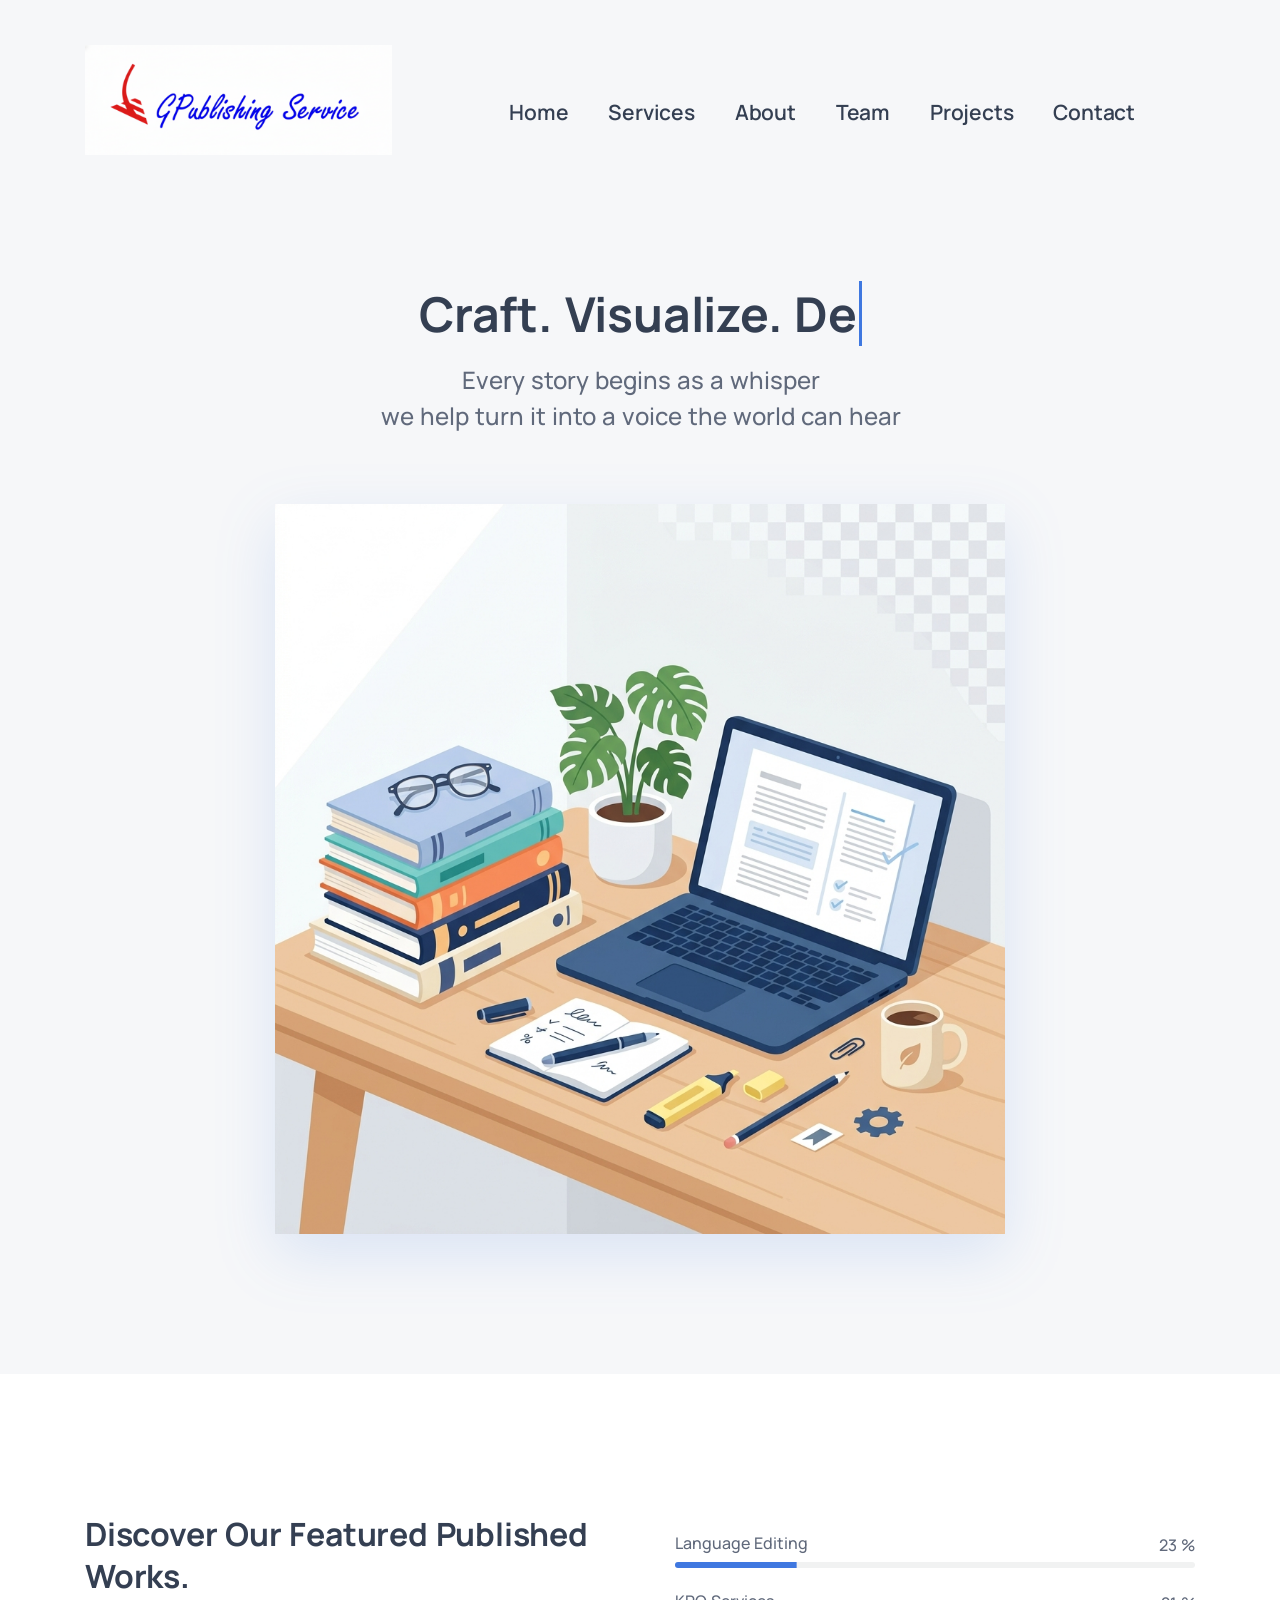
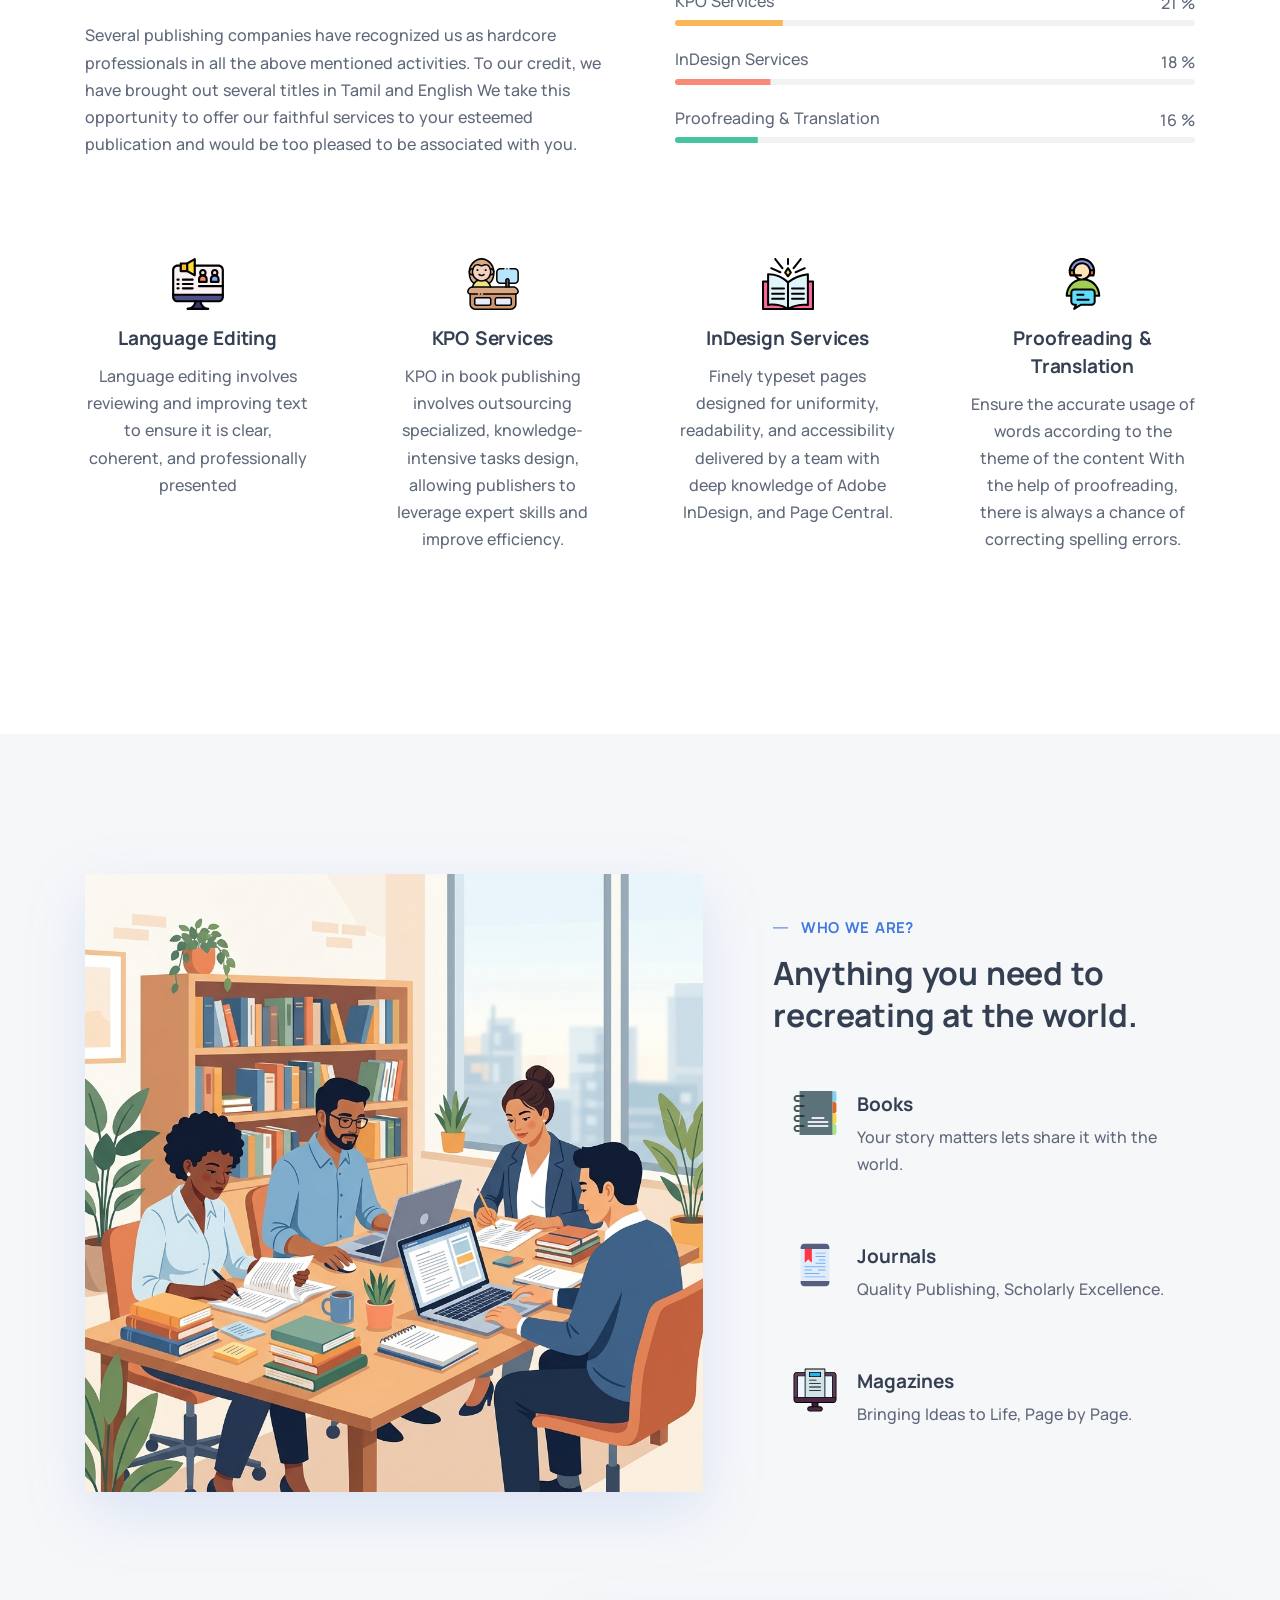
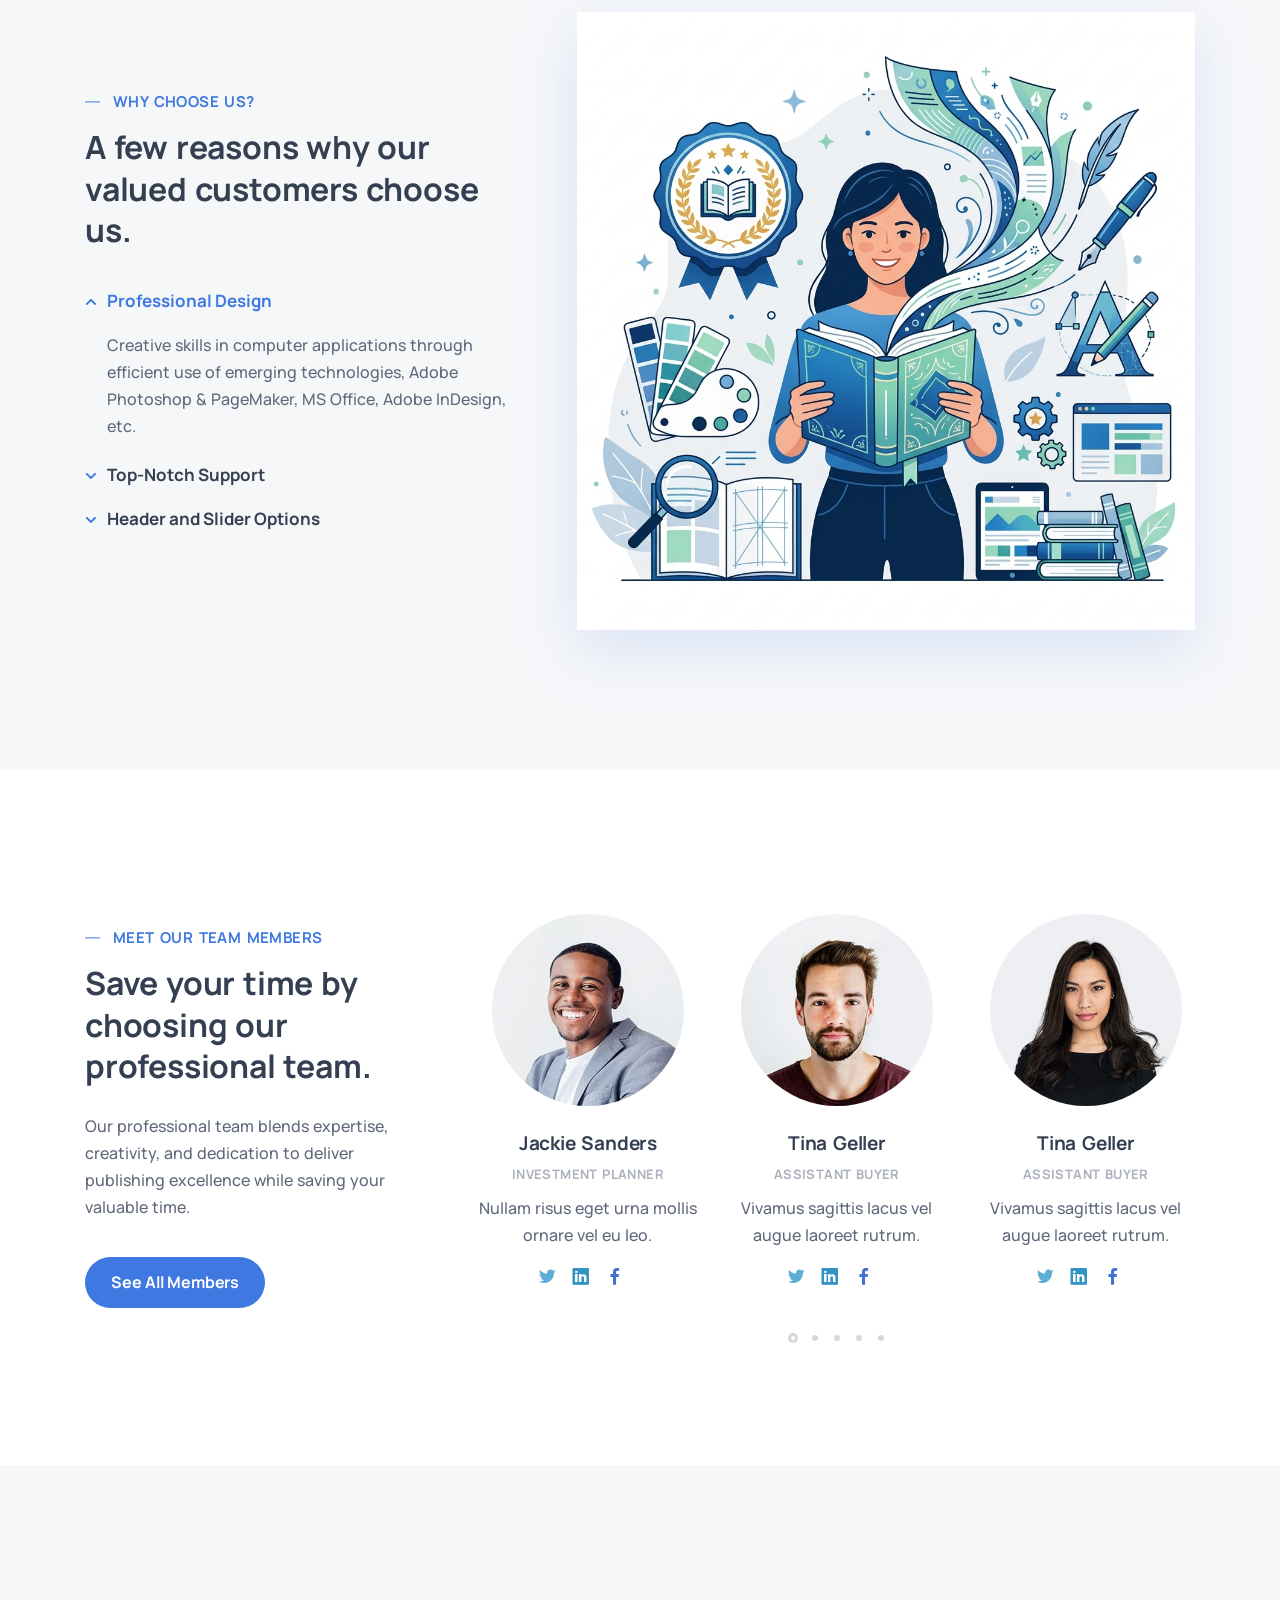
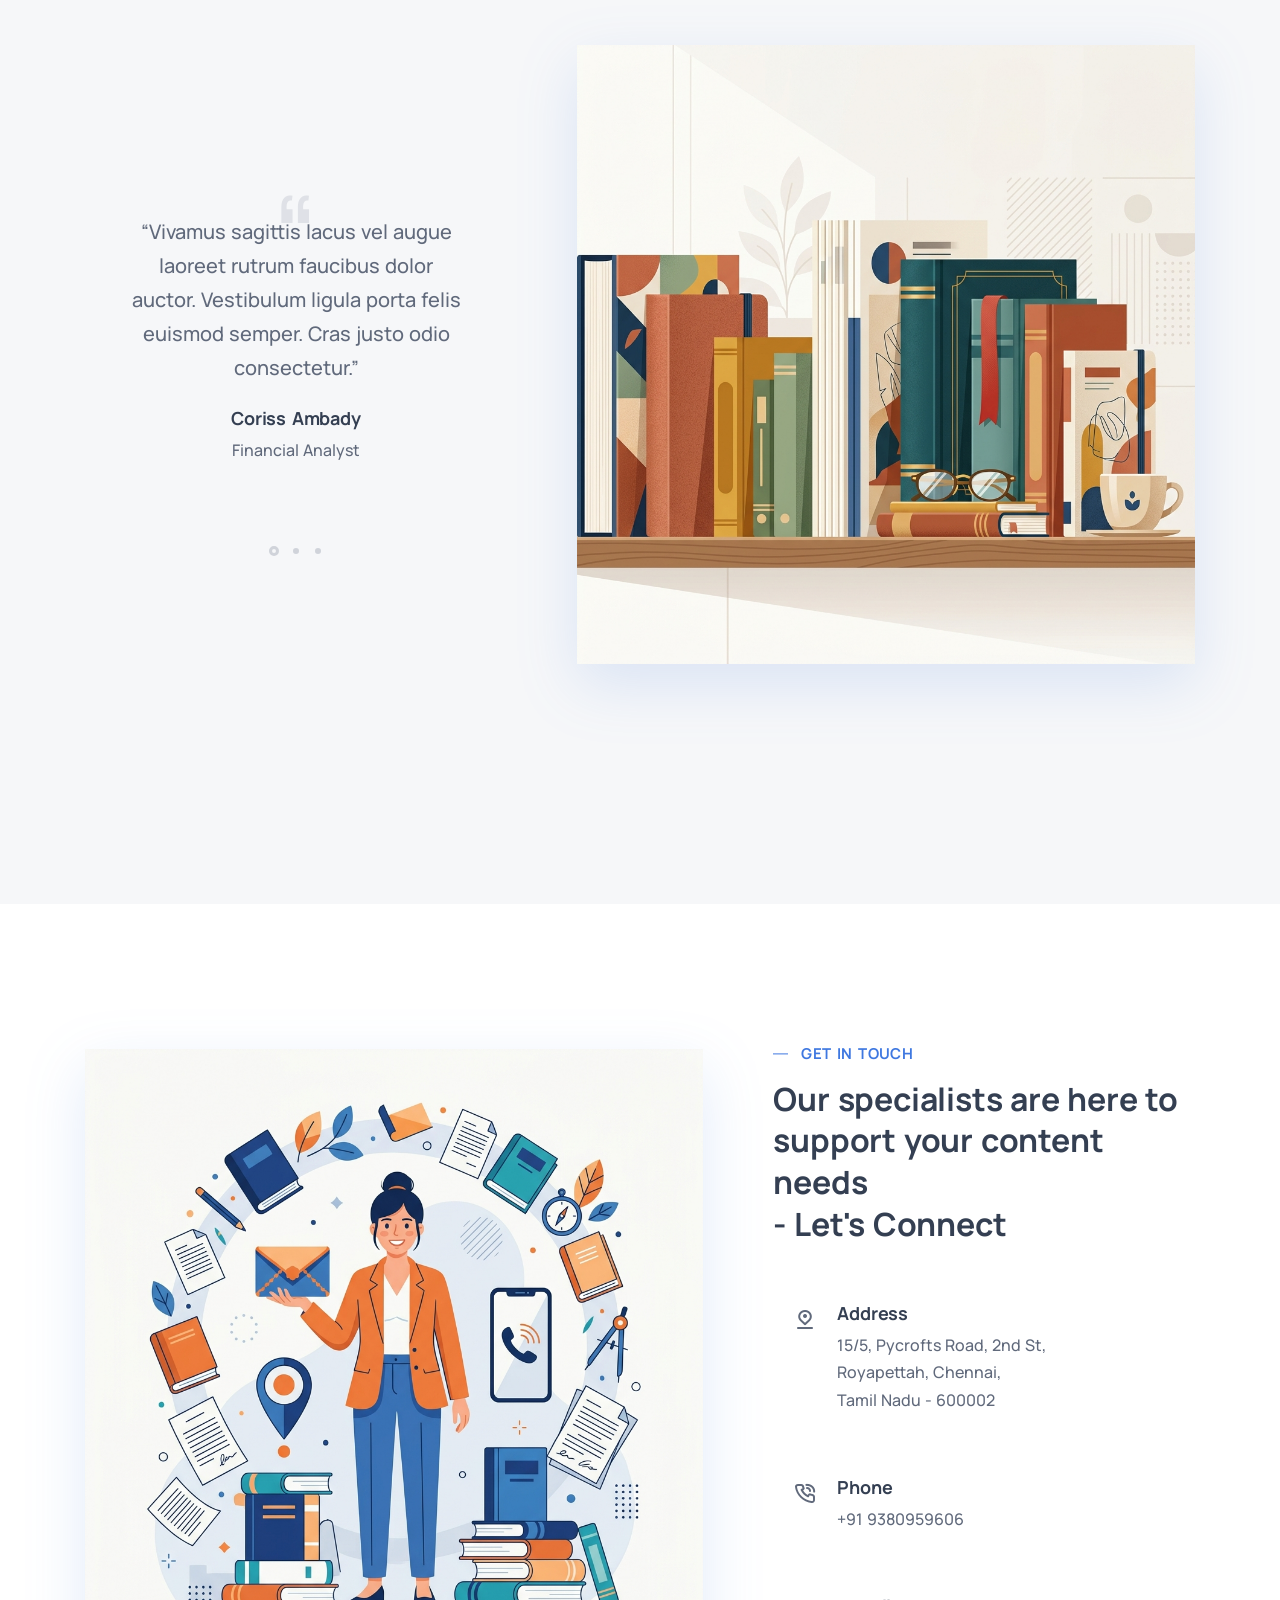
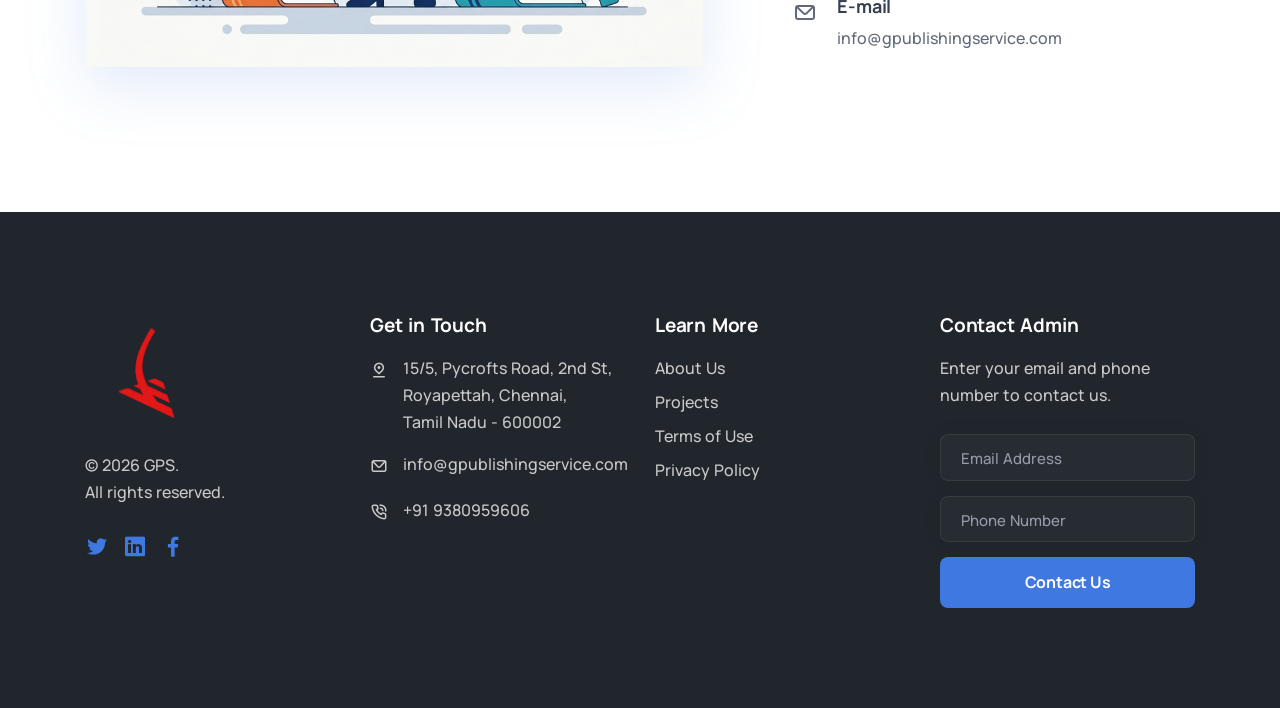
==== commit b04355ab: "Image updates" ====
--- a/index.html
+++ b/index.html
@@ -155,19 +155,50 @@
       z-index: 10;
     }
 
-    /* Shift the menu down vertically to align with the text inside the logo */
-    @media (min-width: 400px) {
+    /* Mobile Responsive Fixes */
+    @media (max-width: 991.98px) {
+      .navbar-brand img {
+        height: 50px !important;
+        width: auto !important;
+      }
+
+      .navbar-other {
+        margin-left: auto !important;
+      }
+
+      .typing-container-js {
+        font-size: 1.6rem !important;
+      }
+
+      .lead {
+        font-size: 1rem !important;
+        padding-left: 1rem !important;
+        padding-right: 1rem !important;
+      }
+    }
+
+    /* Desktop alignment for search/menu items */
+    @media (min-width: 992px) {
       .navbar-nav {
-        margin-top: 30px !important;
-        /* You can adjust this value up or down */
-        margin-left: 60px !important;
-        /* Adjust this value to increase space from the logo! */
+        margin-top: 25px !important;
+        margin-left: 40px !important;
       }
 
       .navbar-nav .nav-link {
         font-size: 1.05rem !important;
         font-weight: 600 !important;
       }
+    }
+
+    /* Hamburger Menu Visibility */
+    .hamburger span,
+    .hamburger span::before,
+    .hamburger span::after {
+      background-color: #343f52 !important;
+    }
+
+    .offcanvas-body {
+      padding: 2rem !important;
     }
   </style>
 </head>
@@ -177,9 +208,9 @@
     <header class="relative wrapper bg-gray ! bg-[rgba(246,247,249,1)] ">
       <nav class="navbar navbar-expand-lg center-nav transparent navbar-light">
         <div class="container xl:!flex-row lg:!flex-row !flex-nowrap items-center">
-          <div class="navbar-brand w-full">
+          <div class="navbar-brand !w-auto">
             <!--<a href='https://sandbox-tailwind-template.netlify.app/'>-->
-            <img src="./GPS_N&L.png" alt="GPublishing Service" style="height: 130px;" />
+            <img src="./GPS_N&L.png" alt="GPublishing Service" style="height: 110px;" class="navbar-logo-img" />
 
             <!-- </a> -->
           </div>
@@ -204,24 +235,24 @@
                 <div>
                   <a href="mailto:first.last@email.com" class="link-inverse">info@gpublishingservice.com</a>
                   <br> +91 9380959606<br>
-                  <nav class="nav social social-white !mt-4">
-                    <a class="!text-[#cacaca] text-[1rem] transition-all duration-[0.2s] ease-in-out translate-y-0 motion-reduce:transition-none hover:translate-y-[-0.15rem] m-[0_.7rem_0_0]"
-                      href="onepage.html#">
-                      <i class="uil uil-twitter before:content-['\ed59'] !text-white text-[1rem]"></i></a>
-
-                    <a class="!text-[#cacaca] text-[1rem] transition-all duration-[0.2s] ease-in-out translate-y-0 motion-reduce:transition-none hover:translate-y-[-0.15rem] m-[0_.7rem_0_0]"
-                      href="onepage.html#"><i
-                        class="uil uil-youtube before:content-['\edb5'] !text-white text-[1rem]"></i></a>
-
-                    <a class="!text-[#cacaca] text-[1rem] transition-all duration-[0.2s] ease-in-out translate-y-0 motion-reduce:transition-none hover:translate-y-[-0.15rem] m-[0_.7rem_0_0]"
-                      href="onepage.html#">
-                      <i class="uil uil-facebook-f before:content-['\eae2'] !text-white text-[1rem]"></i></a>
-
-                    <a class="!text-[#cacaca] text-[1rem] transition-all duration-[0.2s] ease-in-out translate-y-0 motion-reduce:transition-none hover:translate-y-[-0.15rem] m-[0_.7rem_0_0]"
-                      href="onepage.html#">
-                      <i class="uil uil-instagram before:content-['\eb9c'] !text-white text-[1rem]"></i></a>
-
-                  </nav>
+                    <nav class="nav social !mt-4">
+                      <a class="!text-[#cacaca] text-[1rem] transition-all duration-[0.2s] ease-in-out translate-y-0 motion-reduce:transition-none hover:translate-y-[-0.15rem] m-[0_.7rem_0_0]"
+                        href="onepage.html#">
+                        <i class="uil uil-twitter before:content-['\ed59'] !text-[#1DA1F2] text-[1.2rem]"></i></a>
+
+                      <a class="!text-[#cacaca] text-[1rem] transition-all duration-[0.2s] ease-in-out translate-y-0 motion-reduce:transition-none hover:translate-y-[-0.15rem] m-[0_.7rem_0_0]"
+                        href="onepage.html#"><i
+                          class="uil uil-youtube before:content-['\edb5'] !text-[#FF0000] text-[1.2rem]"></i></a>
+
+                      <a class="!text-[#cacaca] text-[1rem] transition-all duration-[0.2s] ease-in-out translate-y-0 motion-reduce:transition-none hover:translate-y-[-0.15rem] m-[0_.7rem_0_0]"
+                        href="onepage.html#">
+                        <i class="uil uil-facebook-f before:content-['\eae2'] !text-[#1877F2] text-[1.2rem]"></i></a>
+
+                      <a class="!text-[#cacaca] text-[1rem] transition-all duration-[0.2s] ease-in-out translate-y-0 motion-reduce:transition-none hover:translate-y-[-0.15rem] m-[0_.7rem_0_0]"
+                        href="onepage.html#">
+                        <i class="uil uil-instagram before:content-['\eb9c'] !text-[#E4405F] text-[1.2rem]"></i></a>
+
+                    </nav>
                   <!-- /.social -->
                 </div>
               </div>
@@ -230,7 +261,7 @@
             <!-- /.offcanvas-body -->
           </div>
           <!-- /.navbar-collapse -->
-          <div class="navbar-other w-full !flex !ml-auto">
+          <div class="navbar-other !w-auto !flex !ml-auto">
             <ul class="navbar-nav !flex-row !items-center !ml-auto">
               <li class="nav-item dropdown language-select uppercase group">
                 <!--<a class="nav-link dropdown-item dropdown-toggle" href="onepage.html#" role="button" data-bs-toggle="dropdown" aria-haspopup="true" aria-expanded="false">En</a>
@@ -292,7 +323,7 @@
         <div class="container py-[4.5rem] xl:!py-28 lg:!py-28 md:!py-28">
           <div class="flex flex-wrap mx-[-15px] xl:mx-[-35px] lg:mx-[-20px] !mt-[-30px] !mb-10 items-center">
             <div
-              class="xl:w-6/12 lg:w-6/12 w-full flex-[0_0_auto] xl:!px-[35px] lg:!px-[20px] !px-[15px] !mt-[30px] max-w-full xl:!order-2 lg:!order-2">
+              class="xl:w-6/12 lg:w-6/12 w-full flex-[0_0_auto] xl:!px-[35px] lg:!px-[20px] !px-[15px] !mt-[30px] max-w-full xl:!order-2 lg:!order-2 order-2">
               <ul class="progress-list m-0 p-0 list-none">
                 <li class="!mb-4">
                   <p class="!mb-1">Language Editing </p>
@@ -303,7 +334,7 @@
                   <div class="progressbar line relative yellow" data-value="85"></div>
                 </li>
                 <li class="!mb-4">
-                  <p class="!mb-1">Pagination services</p>
+                  <p class="!mb-1">InDesign Services</p>
                   <div class="progressbar line relative orange" data-value="75"></div>
                 </li>
                 <li class="!mb-4">
@@ -315,7 +346,7 @@
             </div>
             <!--/column -->
             <div
-              class="xl:w-6/12 lg:w-6/12 w-full flex-[0_0_auto] xl:!px-[35px] lg:!px-[20px] !px-[15px] !mt-[30px] max-w-full">
+              class="xl:w-6/12 lg:w-6/12 w-full flex-[0_0_auto] xl:!px-[35px] lg:!px-[20px] !px-[15px] !mt-[30px] max-w-full order-1">
               <h3 class="!text-[calc(1.285rem_+_0.42vw)] font-bold xl:!text-[1.6rem] !leading-[1.3] !mb-5">Discover Our
                 Featured Published Works.</h3>
               <p>Several publishing companies have recognized us as hardcore professionals in all the above mentioned
@@ -353,9 +384,9 @@
               data-cue="fadeIn" data-delay="500">
               <img src="./assets/img/svg/Pagination.svg" alt="icon"
                 class="!w-[2.6rem] !h-[2.6rem] text-[#f08a5d] text-orange !mb-3 m-[0_auto]">
-              <h4>Pagination services</h4>
+              <h4>InDesign Services</h4>
               <p class="!mb-2">Finely typeset pages designed for uniformity, readability, and accessibility delivered by
-                a team with deep knowledge of LaTex, LuaLaTex, 3B2, InDesign, and Page Central.</p>
+                a team with deep knowledge of Adobe InDesign, and Page Central.</p> 
             </div>
             <!--/column -->
             <div
@@ -397,28 +428,6 @@
               <div class="flex flex-row !mb-4 interactive-row">
                 <div>
                   <img src="./assets/img/svg/Book.svg" alt="icon" class="!w-[2.2rem] !h-[2.2rem]  text-[#3f78e0] !mr-4">
-                  <!-- <svg xmlns="http://www.w3.org/2000/svg" viewBox="0 0 321.7 409.6"
-                    data-inject-url="https://sandbox-tailwind-template.netlify.app/assets/img/icons/lineal/light-bulb.svg"
-                    class="svg-inject icon-svg !w-[2.2rem] !h-[2.2rem]  text-[#3f78e0] !mr-4"> -->
-                  <path class="lineal-fill"
-                    d="M160.9 221.3c-19.1 0-37.4-7.3-51.3-20.4l51.3 127.2 51.3-127.2c-13.9 13.1-32.3 20.4-51.3 20.4z">
-                  </path>
-                  <path class="lineal-stroke"
-                    d="M160.9 339.9c-4.8 0-9.1-2.9-10.9-7.4L98.6 205.3c-2.5-6 .3-12.9 6.3-15.4 4.3-1.8 9.3-.9 12.7 2.4 24.3 22.9 62.2 22.9 86.5 0 4.7-4.5 12.1-4.3 16.6.3 3.2 3.4 4.2 8.3 2.4 12.7l-51.4 127.2c-1.7 4.5-6 7.4-10.8 7.4zm-27.5-111.3l27.5 68.1 27.5-68.1c-17.9 5.9-37.2 5.9-55 0z">
-                  </path>
-                  <path class="lineal-stroke"
-                    d="M86.7 316.1c-5.9 0-10.9-4.4-11.7-10.2-2.2-16.6-9.8-23.9-22.3-36.1l-2.9-2.8C28.8 246.5 0 218.4 0 151.6c0-42.9 17.1-81.9 48-110C77.7 14.8 117.7 0 160.9 0s83.2 14.8 112.8 41.6c6.7 6.1 12.8 12.7 18.3 19.9 3.1 4.1 6 8.3 8.6 12.6 1.3 2.2 2.6 4.4 3.8 6.6 2.4 4.5 4.6 9.1 6.5 13.8 1.4 3.5 2.7 7.2 3.9 10.8 4.7 14.9 7 30.5 7 46.2 0 27.9-4.9 51.2-15 71.2-.6 1.2-1.2 2.4-1.8 3.5-1.8 3.3-3.8 6.5-5.9 9.6-.7 1-1.4 2-2 3-2.6 3.6-5.3 7.1-8.5 10.7-5.6 6.5-11.5 12.2-16.6 17.2-4.7 4.5-12.1 4.4-16.6-.2-4.5-4.7-4.4-12.1.2-16.6 5-4.9 10.2-9.9 15.2-15.7 2.6-3 4.9-6 7.1-9 .6-.8 1.1-1.6 1.7-2.4 1.7-2.5 3.3-5.2 4.7-7.8.5-.9 1-1.9 1.5-2.8 8.4-16.6 12.5-36.4 12.5-60.6 0-13.2-2-26.4-5.9-39.1-1-3.1-2.1-6.1-3.3-9.1-1.6-3.9-3.4-7.8-5.4-11.6-1-1.9-2.1-3.8-3.2-5.6-6.2-10.2-13.8-19.4-22.6-27.3-25.3-22.9-59.8-35.5-97-35.5S89.1 36.1 63.8 59c-26 23.5-40.3 56.4-40.3 92.5 0 56.9 22.7 79.1 42.8 98.6l2.8 2.7c13.4 13 26.1 25.2 29.3 49.9.9 6.4-3.7 12.4-10.1 13.2-.6.2-1.1.2-1.6.2z">
-                  </path>
-                  <path class="lineal-fill"
-                    d="M141.9 397.8h38c3.8 0 7.4-1.5 10.1-4.2l13-13c2-2 3.4-4.6 3.9-7.4l12.4-63.7h-117l12.4 63.7c.6 2.8 2 5.4 4 7.4l13 13c2.7 2.7 6.3 4.2 10.2 4.2z">
-                  </path>
-                  <path class="lineal-stroke"
-                    d="M179.8 409.6h-37.9c-6.9 0-13.6-2.7-18.5-7.7l-13-13c-3.7-3.7-6.2-8.4-7.2-13.5l-12.4-63.7c-1.2-6.4 2.9-12.5 9.3-13.8.7-.1 1.5-.2 2.2-.2h117c6.5 0 11.8 5.3 11.8 11.8 0 .8-.1 1.5-.2 2.2l-12.4 63.7c-1 5.1-3.5 9.8-7.2 13.5l-13 13c-4.8 4.9-11.5 7.7-18.5 7.7zm-63.2-88.4l9.7 49.7c.1.5.4 1 .7 1.4l13 13c.5.5 1.2.8 1.9.8h38c.7 0 1.4-.3 1.9-.8l13-13c.4-.4.6-.9.7-1.4l9.6-49.7h-88.5z">
-                  </path>
-                  <path class="lineal-stroke"
-                    d="M241.5 321H80.2c-6.5-.2-11.6-5.6-11.4-12.1.2-6.2 5.2-11.2 11.4-11.4h161.4c6.5-.2 11.9 4.9 12.1 11.4.2 6.5-4.9 11.9-11.4 12.1h-.8zm-14.8 44.3H95c-6.5-.2-11.6-5.6-11.4-12.1.2-6.2 5.2-11.2 11.4-11.4h131.7c6.5.2 11.6 5.6 11.4 12.1-.2 6.2-5.2 11.2-11.4 11.4z">
-                  </path>
-                  </svg>
                 </div>
                 <div>
                   <h4 class="!mb-1">Books</h4>
@@ -429,19 +438,6 @@
                 <div>
                   <img src="./assets/img/svg/Journal.svg" alt="icon"
                     class="!w-[2.2rem] !h-[2.2rem]  text-[#3f78e0] !mr-4">
-                  <!-- <svg xmlns="http://www.w3.org/2000/svg" viewBox="0 0 408.1 409.6"
-                    data-inject-url="https://sandbox-tailwind-template.netlify.app/assets/img/icons/lineal/pie-chart-2.svg"
-                    class="svg-inject icon-svg !w-[2.2rem] !h-[2.2rem]  text-[#45c4a0] text-green !mr-4"> -->
-                  <path class="lineal-stroke"
-                    d="M396.3 192.3h-33.4c-6.4 0-11.6-5.2-11.6-11.6 0-6.4 5.2-11.6 11.6-11.6h19.7C363.2 71.1 268.1 7.3 170.1 26.6c-4.2.8-8.4 1.8-12.6 2.9L235.1 169h72c6.4 0 11.6 5.2 11.6 11.6 0 6.4-5.2 11.6-11.6 11.6h-78.9c-4.2 0-8.1-2.3-10.1-6l-87.9-158c-3.1-5.6-1.1-12.6 4.5-15.7.7-.4 1.5-.7 2.3-1l8.1-2.5c107.8-33.1 222 27.4 255.1 135.2 2.7 8.7 4.8 17.6 6.3 26.6l1.3 8c1.1 6.3-3.2 12.3-9.5 13.3-.7.2-1.3.2-2 .2zM204.6 409.6c-20.4-.1-40.6-3.2-60.1-9.2l-8.1-2.5c-6.1-1.9-9.6-8.4-7.7-14.5.2-.8.6-1.5 1-2.2l88.4-158.3c2.1-3.7 5.9-5.9 10.1-5.9h33.2c6.4.2 11.4 5.5 11.2 11.9-.2 6.1-5.1 11.1-11.2 11.2H235l-78 139.8c96.8 26.3 196.6-30.9 222.9-127.8 1.1-4 2-8 2.8-12h-65.4c-6.4.2-11.7-4.8-11.9-11.2-.2-6.4 4.8-11.7 11.2-11.9h79.8c6.4 0 11.6 5.2 11.6 11.6 0 .6-.1 1.3-.2 1.9l-1.3 7.9C390 337 304.7 409.4 204.6 409.6z">
-                  </path>
-                  <path class="lineal-fill"
-                    d="M93 361.8C6 300.1-14.5 179.6 47.1 92.6c12.7-17.9 28.4-33.5 46.3-46.2l6.2-4.4 90 161.7-90.4 162.5-6.2-4.4z">
-                  </path>
-                  <path class="lineal-stroke"
-                    d="M99.2 377.8c-2.4 0-4.7-.7-6.7-2.1l-6.2-4.4C-5.9 305.9-27.7 178.2 37.7 86c13.5-19 30-35.5 49.1-48.9l6.2-4.4c5.2-3.7 12.4-2.4 16.1 2.8.2.3.5.7.7 1.1l90 161.7c1.9 3.5 1.9 7.8 0 11.3L109.4 372c-1.6 2.9-4.3 4.9-7.6 5.7-.8 0-1.7.1-2.6.1zM95.8 59C15.6 119.1-.7 232.9 59.4 313.1c10.2 13.7 22.4 25.8 36 36.1l81-145.4L95.8 59z">
-                  </path>
-                  </svg>
                 </div>
                 <div>
                   <h4 class="!mb-1">Journals</h4>
@@ -452,37 +448,6 @@
                 <div>
                   <img src="./assets/img/svg/Magazines.svg" alt="icon"
                     class="!w-[2.2rem] !h-[2.2rem]  text-[#fab758] text-yellow !mr-4">
-                  <!-- <svg xmlns="http://www.w3.org/2000/svg" viewBox="0 0 409.6 332.7"
-                    data-inject-url="https://sandbox-tailwind-template.netlify.app/assets/img/icons/lineal/design.svg"
-                    class="svg-inject icon-svg !w-[2.2rem] !h-[2.2rem]  text-[#fab758] text-yellow !mr-4"> -->
-                  <path class="lineal-stroke"
-                    d="M350.9 54.2H58.7c-6.2.2-11.4-4.7-11.5-10.9S51.8 31.9 58 31.7h292.9c6.2-.2 11.4 4.7 11.5 10.9s-4.7 11.4-10.9 11.5c-.2.1-.4.1-.6.1zM239.8 328.9a11.182 11.182 0 01-10.6-14.8c2.8-8.3 16.2-47.4 25.6-63.6-9.5-10.1-37-40.3-49.9-66.1-12.1 23.4-39.5 54.4-50.1 66 10.1 16.5 22.7 54.9 25.4 63.6.4 1.2.6 2.4.6 3.7 0 6.2-5 11.2-11.2 11.2-4.9 0-9.3-3.2-10.7-7.9v-.1c-6.6-20.7-18.4-52.9-24.3-60.3-4.8-6.1-3.4-14.5-.8-19.8.5-.9 1.1-1.8 1.8-2.6 20.6-22.3 50.7-59.4 52.7-72.4.6-3.7 3.3-10.1 14.8-10.7 12.5-.7 16.6 4.8 17.8 9.4 5.7 21.5 40 60.3 52.7 73.4.8.8 1.5 1.8 2 2.8 2.6 5.1 4 13.3-.5 19.5-5.7 7.7-18.2 41.6-24.8 61.1-1.3 4.6-5.6 7.7-10.5 7.6z">
-                  </path>
-                  <path class="lineal-stroke"
-                    d="M204.8 254.9c-6.2 0-11.2-5-11.2-11.2V167c.3-6.2 5.6-10.9 11.8-10.6 5.7.3 10.3 4.9 10.6 10.6v76.7c0 6.2-5 11.2-11.2 11.2z">
-                  </path>
-                  <path class="lineal-stroke"
-                    d="M366.6 244.6c-6.2 0-11.2-5-11.2-11.2v-28.6c0-83.1-67.6-150.6-150.6-150.6S54.2 121.7 54.2 204.8v28.6c-.2 6.2-5.4 11.1-11.5 10.9-5.9-.2-10.7-4.9-10.9-10.9v-28.6c-.1-95.5 77.2-172.9 172.7-173 46 0 90.1 18.2 122.6 50.8 32.6 32.3 50.9 76.3 50.9 122.2v28.6c-.1 6.2-5.2 11.2-11.4 11.2z">
-                  </path>
-                  <path class="lineal-fill"
-                    d="M220 74.7h-30.4c-9.1 0-16.5-7.4-16.5-16.5V27.7c0-9.1 7.4-16.5 16.5-16.5H220c9.1 0 16.5 7.4 16.5 16.5v30.5c0 9.1-7.4 16.5-16.5 16.5z">
-                  </path>
-                  <path class="lineal-stroke"
-                    d="M220 85.9h-30.4c-15.3 0-27.7-12.4-27.7-27.7V27.7c0-15.3 12.4-27.7 27.7-27.7H220c15.3 0 27.7 12.4 27.7 27.7v30.5c0 15.3-12.4 27.7-27.7 27.7zm-30.4-63.5c-2.9 0-5.3 2.4-5.3 5.3v30.5c0 2.9 2.4 5.3 5.3 5.3H220c2.9 0 5.3-2.4 5.3-5.3V27.7c0-2.9-2.4-5.3-5.3-5.3h-30.4z">
-                  </path>
-                  <path class="lineal-fill"
-                    d="M381.9 275.4h-30.5c-9.1 0-16.5-7.4-16.5-16.5v-30.5c0-9.1 7.4-16.5 16.5-16.5h30.5c9.1 0 16.5 7.4 16.5 16.5v30.5c0 9.1-7.4 16.5-16.5 16.5z">
-                  </path>
-                  <path class="lineal-stroke"
-                    d="M381.9 286.6h-30.5c-15.3 0-27.7-12.4-27.7-27.7v-30.5c0-15.3 12.4-27.7 27.7-27.7h30.5c15.3 0 27.7 12.4 27.7 27.7v30.5c0 15.3-12.4 27.7-27.7 27.7zm-30.5-63.4c-2.9 0-5.3 2.4-5.3 5.3V259c0 2.9 2.4 5.3 5.3 5.3h30.5c2.9 0 5.3-2.4 5.3-5.3v-30.5c0-2.9-2.4-5.3-5.3-5.3h-30.5z">
-                  </path>
-                  <path class="lineal-fill"
-                    d="M58.2 275.4H27.7c-9.1 0-16.5-7.4-16.5-16.5v-30.5c0-9.1 7.4-16.5 16.5-16.5h30.5c9.1 0 16.5 7.4 16.5 16.5V259c0 9.1-7.4 16.5-16.5 16.4z">
-                  </path>
-                  <path class="lineal-stroke"
-                    d="M58.2 286.6H27.7C12.4 286.6 0 274.2 0 258.9v-30.5c0-15.3 12.4-27.7 27.7-27.7h30.5c15.3 0 27.7 12.4 27.7 27.7v30.5c0 15.3-12.4 27.7-27.7 27.7zm-30.5-63.4c-2.9 0-5.3 2.4-5.3 5.3V259c0 2.9 2.4 5.3 5.3 5.3h30.5c2.9 0 5.3-2.4 5.3-5.3v-30.5c0-2.9-2.4-5.3-5.3-5.3H27.7zm234.1 109.5h-114c-6.2 0-11.2-5-11.2-11.2 0-6.2 5-11.2 11.2-11.2h114c6.2 0 11.2 5 11.2 11.2 0 6.2-5 11.2-11.2 11.2z">
-                  </path>
-                  </svg>
                 </div>
                 <div>
                   <h4 class="!mb-1">Magazines</h4>
@@ -518,8 +483,7 @@
                   <div id="collapseOne" class="accordion-collapse collapse show" aria-labelledby="headingOne"
                     data-bs-parent="#accordionExample">
                     <div class="card-body flex-[1_1_auto]  pb-4">
-                      <p>Creative skills in computer applications through efficient use of emerging technologies Corel
-                        Draw, Photoshop, Adobe PageMaker, Microsoft Word, etc.</p>
+                      <p>Creative skills in computer applications through efficient use of emerging technologies, Adobe Photoshop & PageMaker, MS Office, Adobe InDesign, etc.</p>
                     </div>
                     <!--/.card-body -->
                   </div>
@@ -900,8 +864,11 @@
                 </div>
                 <div>
                   <h5 class="!mb-1">Address</h5>
-                  <address class=" not-italic !leading-[inherit] !mb-0">15/5, Pycrofts Road, 2nd St, Royapettah,
-                    Chennai, Tamil Nadu - 600002</address>
+                  <address class="not-italic !leading-[1.8] !mb-0">
+                    15/5, Pycrofts Road, 2nd St,<br>
+                    Royapettah, Chennai,<br>
+                    Tamil Nadu - 600002
+                  </address>
                 </div>
               </div>
               <div class="flex flex-row mb-4 interactive-row">
@@ -947,18 +914,18 @@
           <div class="widget !text-[#cacaca]">
             <img class="!mb-4" src="./GPS_LOGO.png" alt="GPS" style="width: 130px;">
             <p class="!mb-4">© 2026 GPS. <br class="hidden xl:block lg:block !text-[#cacaca]">All rights reserved.</p>
-            <nav class="nav social social-white">
+            <nav class="nav social">
               <a class="m-[0_.7rem_0_0] text-[1rem] transition-all duration-[0.2s] ease-in-out translate-y-0 hover:translate-y-[-0.15rem]"
                 href="onepage.html#"><i
-                  class="uil uil-twitter before:content-['\ed59'] text-[1rem] !text-[#5daed5]"></i></a>
+                  class="uil uil-twitter before:content-['\ed59'] text-[1.2rem] !text-[#1DA1F2]"></i></a>
 
               <a class="m-[0_.7rem_0_0] text-[1rem] transition-all duration-[0.2s] ease-in-out translate-y-0 hover:translate-y-[-0.15rem]"
                 href="onepage.html#"><i
-                  class="uil uil-linkedin before:content-['\ebd1'] text-[1rem] !text-[#3393c1]"></i></a>
+                  class="uil uil-linkedin before:content-['\ebd1'] text-[1.2rem] !text-[#0077B5]"></i></a>
 
               <a class="m-[0_.7rem_0_0] text-[1rem] transition-all duration-[0.2s] ease-in-out translate-y-0 hover:translate-y-[-0.15rem]"
                 href="onepage.html#"><i
-                  class="uil uil-facebook-f before:content-['\eae2'] text-[1rem] !text-[#4470cf]"></i></a>
+                  class="uil uil-facebook-f before:content-['\eae2'] text-[1.2rem] !text-[#1877F2]"></i></a>
 
             </nav>
             <!-- /.social -->
@@ -974,8 +941,11 @@
               <div class="contact-icon-box bg-soft-blue !w-[30px] !h-[30px] !mr-3">
                 <i class="uil uil-location-pin-alt before:content-['\ebd8'] text-[0.9rem]"></i>
               </div>
-              <address class="xl:!pr-20 xxl:!pr-28 not-italic !leading-[inherit] block !mb-0">15/5, Pycrofts Road, 2nd
-                Street, Royapettah, Chennai - 600002</address>
+              <address class="not-italic !leading-[1.8] block !mb-0">
+                15/5, Pycrofts Road, 2nd St,<br>
+                Royapettah, Chennai,<br>
+                Tamil Nadu - 600002
+              </address>
             </div>
             <div class="flex flex-row mb-3">
               <div class="contact-icon-box bg-soft-orange !w-[30px] !h-[30px] !mr-3">
@@ -1003,8 +973,8 @@
               </li>
               <li class="!mt-[0.35rem]"><a class="!text-[#cacaca] hover:!text-[#3f78e0]"
                   href="#testimonials">Projects</a></li>
-              <li class="!mt-[0.35rem]"><a class="!text-[#cacaca] hover:!text-[#3f78e0]" href="#home">Our Story</a>
-              </li>
+              <!-- <li class="!mt-[0.35rem]"><a class="!text-[#cacaca] hover:!text-[#3f78e0]" href="#home">Our Story</a>
+              </li> -->
               <li class="!mt-[0.35rem]"><a class="!text-[#cacaca] hover:!text-[#3f78e0]" href="#home">Terms of
                   Use</a></li>
               <li class="!mt-[0.35rem]"><a class="!text-[#cacaca] hover:!text-[#3f78e0]" href="#home">Privacy
@@ -1017,38 +987,62 @@
         <div
           class="md:w-full xl:w-3/12 lg:w-3/12 w-full flex-[0_0_auto] !px-[15px] max-w-full xl:!mt-0 lg:!mt-0 !mt-[30px]">
           <div class="widget !text-[#cacaca]">
-            <h4 class="widget-title !text-white !mb-3">Our Newsletter</h4>
-            <p class="!mb-5">Subscribe to our newsletter to get our news & deals delivered to you.</p>
+            <h4 class="widget-title !text-white !mb-3">Contact Admin</h4>
+            <p class="!mb-5">Enter your email and phone number to contact us.</p>
             <div class="newsletter-wrapper">
-              <!-- Begin Mailchimp Signup Form -->
-              <div id="mc_embed_signup2">
-                <form
-                  action="https://elemisfreebies.us20.list-manage.com/subscribe/post?u=aa4947f70a475ce162057838d&amp;id=b49ef47a9a"
-                  method="post" id="mc-embedded-subscribe-form2" name="mc-embedded-subscribe-form"
-                  class="validate dark-fields" target="_blank" novalidate>
-                  <div id="mc_embed_signup_scroll2">
-                    <div class="!text-left input-group form-floating !relative flex flex-wrap items-stretch w-full">
-                      <input type="email" value="" name="EMAIL"
-                        class="required email form-control block w-full text-[12px] font-medium !leading-[1.7] appearance-none bg-clip-padding shadow-[0_0_1.25rem_rgba(30,34,40,0.04)] px-4 py-[0.6rem] rounded-[0.4rem] motion-reduce:transition-none     focus:shadow-[0_0_1.25rem_rgba(30,34,40,0.04),unset] disabled:bg-[#aab0bc] disabled:opacity-100 file:!mt-[-0.6rem] file:mr-[-1rem] file:!mb-[-0.6rem] file:ml-[-1rem] file:!text-[#60697b] file:bg-[#fefefe] file:pointer-events-none file:transition-all file:duration-[0.2s] file:ease-in-out file:px-4 file:py-[0.6rem] file:rounded-none motion-reduce:file:transition-none placeholder:!text-[#959ca9] placeholder:opacity-100 border border-solid !border-[rgba(255,255,255,0.1)] !text-[#cacaca]   bg-[rgba(255,255,255,.03)] focus-visible:!border-[rgba(63,120,224,0.5)]  "
-                        placeholder="" id="mce-EMAIL2">
-                      <label
-                        class="!ml-[0.05rem] !text-[#959ca9] text-[.75rem] absolute z-[2] h-full overflow-hidden text-start text-ellipsis whitespace-nowrap pointer-events-none origin-[0_0] px-4 py-[0.6rem] left-0 top-0"
-                        for="mce-EMAIL2">Email Address</label>
-                      <input type="submit" value="Join" name="subscribe" id="mc-embedded-subscribe2"
-                        class="btn btn-primary !text-white !bg-[#3f78e0] border-[#3f78e0] hover:text-white hover:bg-[#3f78e0] hover:!border-[#3f78e0]   active:text-white active:bg-[#3f78e0] active:border-[#3f78e0] disabled:text-white disabled:bg-[#3f78e0] disabled:border-[#3f78e0] !relative z-[2] focus:z-[5] hover:!transform-none hover:!translate-none border-0">
-                    </div>
-                    <div id="mce-responses2" class="clear">
-                      <div class="response" id="mce-error-response2" style="display:none"></div>
-                      <div class="response" id="mce-success-response2" style="display:none"></div>
-                    </div>
-                    <!-- real people should not fill this in and expect good things - do not remove this or risk form bot signups-->
-                    <div style="position: absolute; left: -5000px;" aria-hidden="true"><input type="text"
-                        name="b_ddc180777a163e0f9f66ee014_4b1bcfa0bc" tabindex="-1" value=""></div>
-                    <div class="clear"></div>
-                  </div>
-                </form>
-              </div>
-              <!--End mc_embed_signup-->
+              <form action="#" id="contact-admin-form" class="dark-fields" onsubmit="return handleContactForm(event)">
+                <div class="!mb-3 !text-left form-floating !relative w-full">
+                  <input type="email" value="" name="Email"
+                    class="required email form-control block w-full text-[12px] font-medium !leading-[1.7] appearance-none bg-clip-padding shadow-[0_0_1.25rem_rgba(30,34,40,0.04)] px-4 py-[0.6rem] rounded-[0.4rem] motion-reduce:transition-none focus:shadow-[0_0_1.25rem_rgba(30,34,40,0.04),unset] placeholder:!text-[#959ca9] border border-solid !border-[rgba(255,255,255,0.1)] !text-[#cacaca] bg-[rgba(255,255,255,.03)] focus-visible:!border-[rgba(63,120,224,0.5)]"
+                    placeholder="" id="admin-email" required>
+                  <label
+                    class="!ml-[0.05rem] !text-[#959ca9] text-[.75rem] absolute z-[2] h-full overflow-hidden text-start text-ellipsis whitespace-nowrap pointer-events-none origin-[0_0] px-4 py-[0.6rem] left-0 top-0"
+                    for="admin-email">Email Address</label>
+                </div>
+                <div class="!mb-3 !text-left form-floating !relative w-full">
+                  <input type="tel" value="" name="Phone"
+                    class="required form-control block w-full text-[12px] font-medium !leading-[1.7] appearance-none bg-clip-padding shadow-[0_0_1.25rem_rgba(30,34,40,0.04)] px-4 py-[0.6rem] rounded-[0.4rem] motion-reduce:transition-none focus:shadow-[0_0_1.25rem_rgba(30,34,40,0.04),unset] placeholder:!text-[#959ca9] border border-solid !border-[rgba(255,255,255,0.1)] !text-[#cacaca] bg-[rgba(255,255,255,.03)] focus-visible:!border-[rgba(63,120,224,0.5)]"
+                    placeholder="" id="admin-phone" required
+                    onfocus="document.getElementById('landline-container').style.display='flex';"
+                    onblur="setTimeout(() => { if(!this.value && !document.getElementById('is-landline').checked) document.getElementById('landline-container').style.display='none'; }, 200);">
+                  <label
+                    class="!ml-[0.05rem] !text-[#959ca9] text-[.75rem] absolute z-[2] h-full overflow-hidden text-start text-ellipsis whitespace-nowrap pointer-events-none origin-[0_0] px-4 py-[0.6rem] left-0 top-0"
+                    for="admin-phone">Phone Number</label>
+                </div>
+                <div class="!mb-3 !text-left flex items-center transition-all duration-300" id="landline-container" style="display: none;">
+                  <input type="checkbox" id="is-landline" class="!mr-2 mt-0 w-4 h-4 cursor-pointer accent-[#3f78e0]">
+                  <label for="is-landline" class="text-[12px] !text-[#cacaca] cursor-pointer selection:bg-transparent">If you enter a landline number starting with (044) then check this box</label>
+                </div>
+                <input type="submit" value="Contact Us"
+                  class="btn btn-primary !text-white !bg-[#3f78e0] border-[#3f78e0] hover:text-white hover:bg-[#3f78e0] w-full rounded-[0.4rem]">
+              </form>
+              <script>
+                function handleContactForm(e) {
+                  e.preventDefault();
+                  var email = document.getElementById('admin-email').value;
+                  var phone = document.getElementById('admin-phone').value;
+                  var isLandline = document.getElementById('is-landline').checked;
+                  
+                  // Validation: if it is a mobile number, it should be at least 10 digits
+                  if (!isLandline && phone.length < 10) {
+                    alert('Mobile numbers must not be less than 10 digits.');
+                    return false;
+                  }
+                  
+                  // Formatting: add 044 to landline exactly as requested
+                  if (isLandline && !phone.startsWith('044')) {
+                    phone = '044 ' + phone;
+                  }
+                  
+                  var subject = 'New Contact Request';
+                  var body = 'Hello Team, \n\nI would like to request your services.\n\n';
+                  body += 'Email Address: ' + email + '\n';
+                  body += 'Phone Number: ' + phone;
+                  
+                  window.location.href = 'mailto:info@gpublishingservice.com?subject=' + encodeURIComponent(subject) + '&body=' + encodeURIComponent(body);
+                  return false;
+                }
+              </script>
             </div>
             <!-- /.newsletter-wrapper -->
           </div>
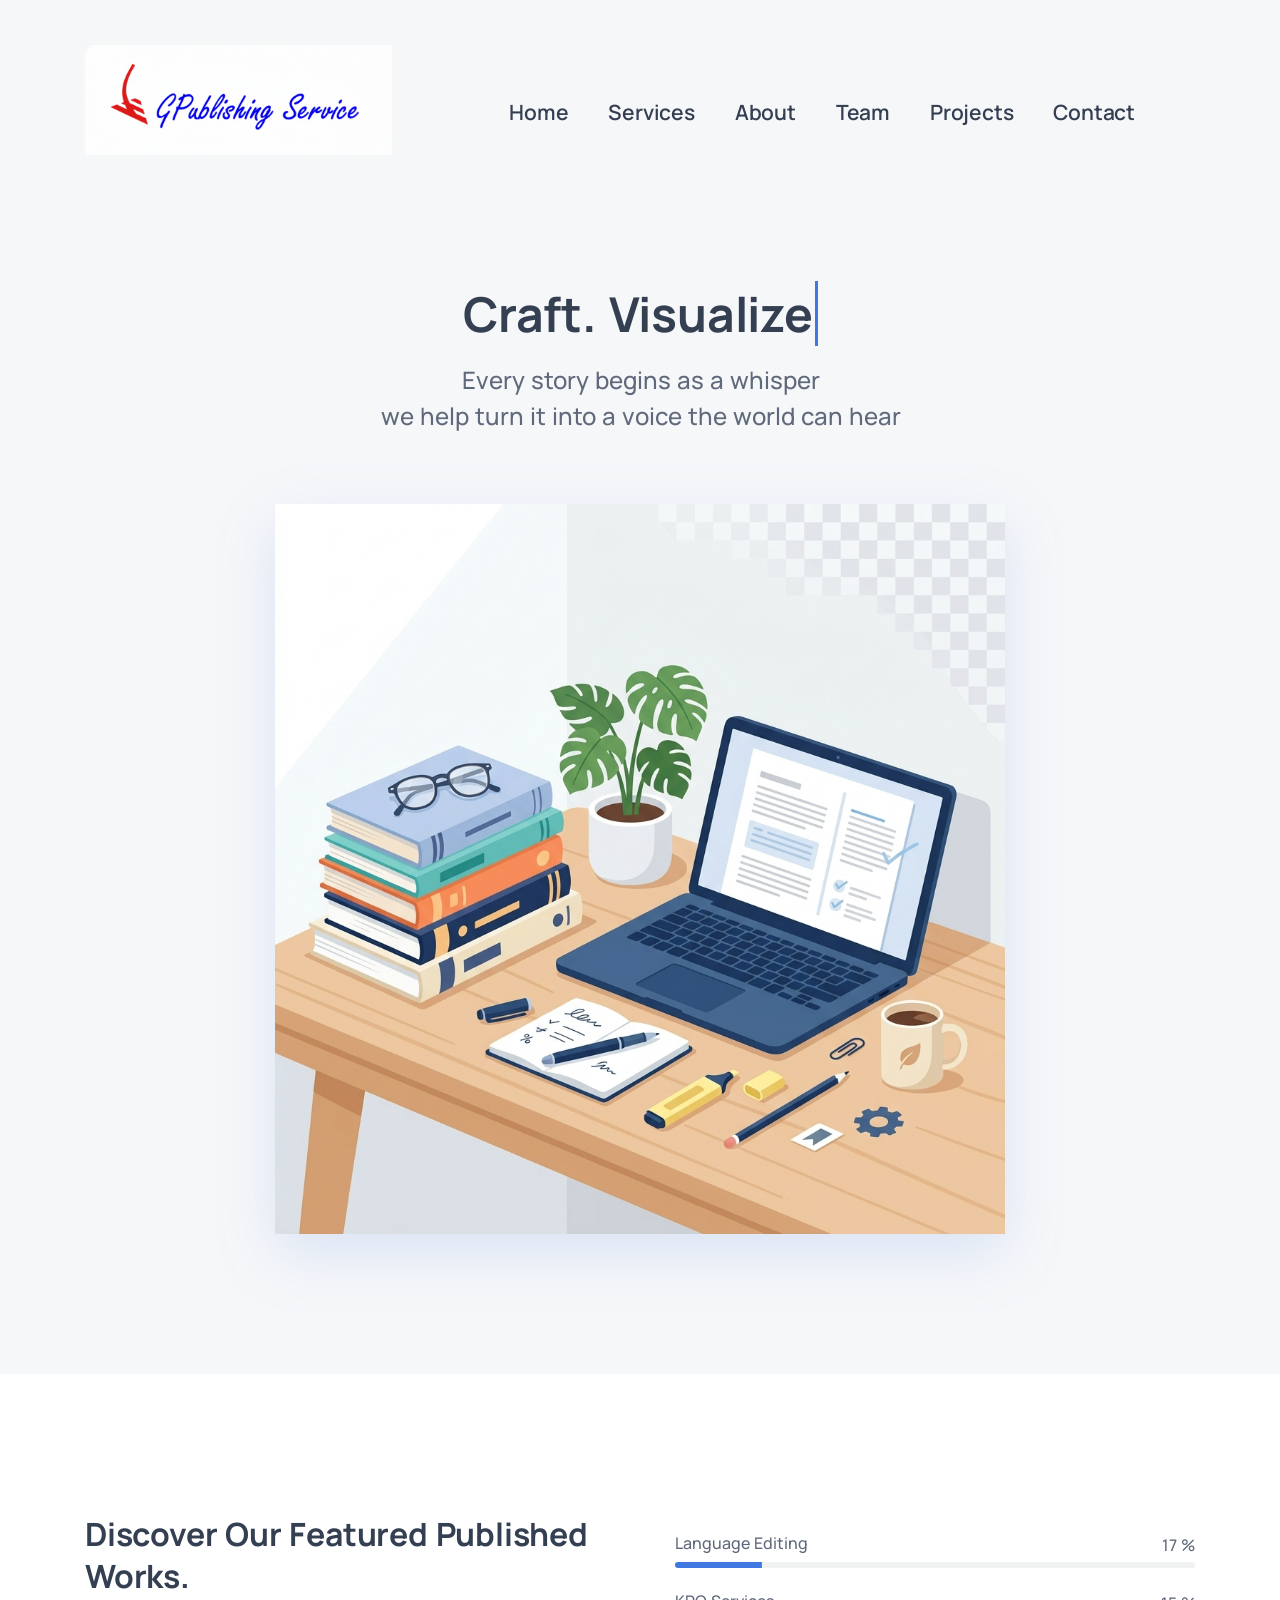
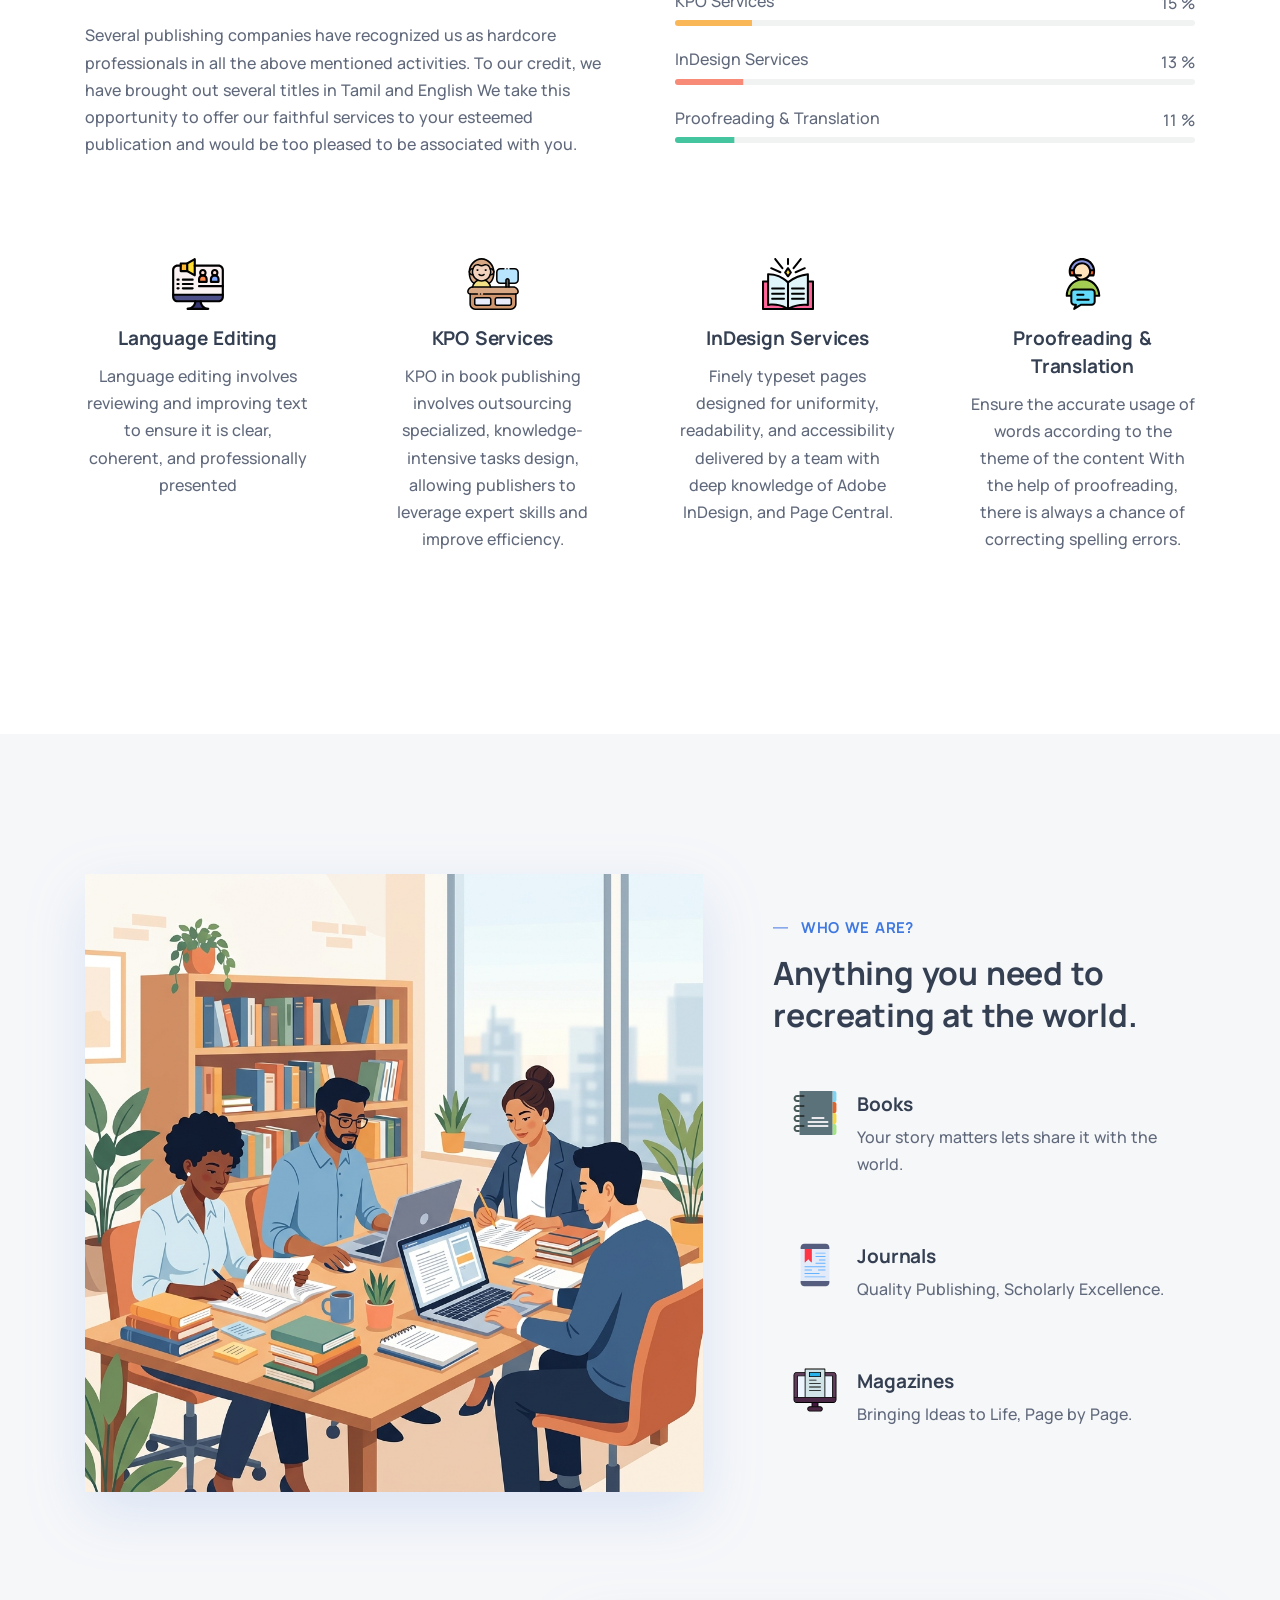
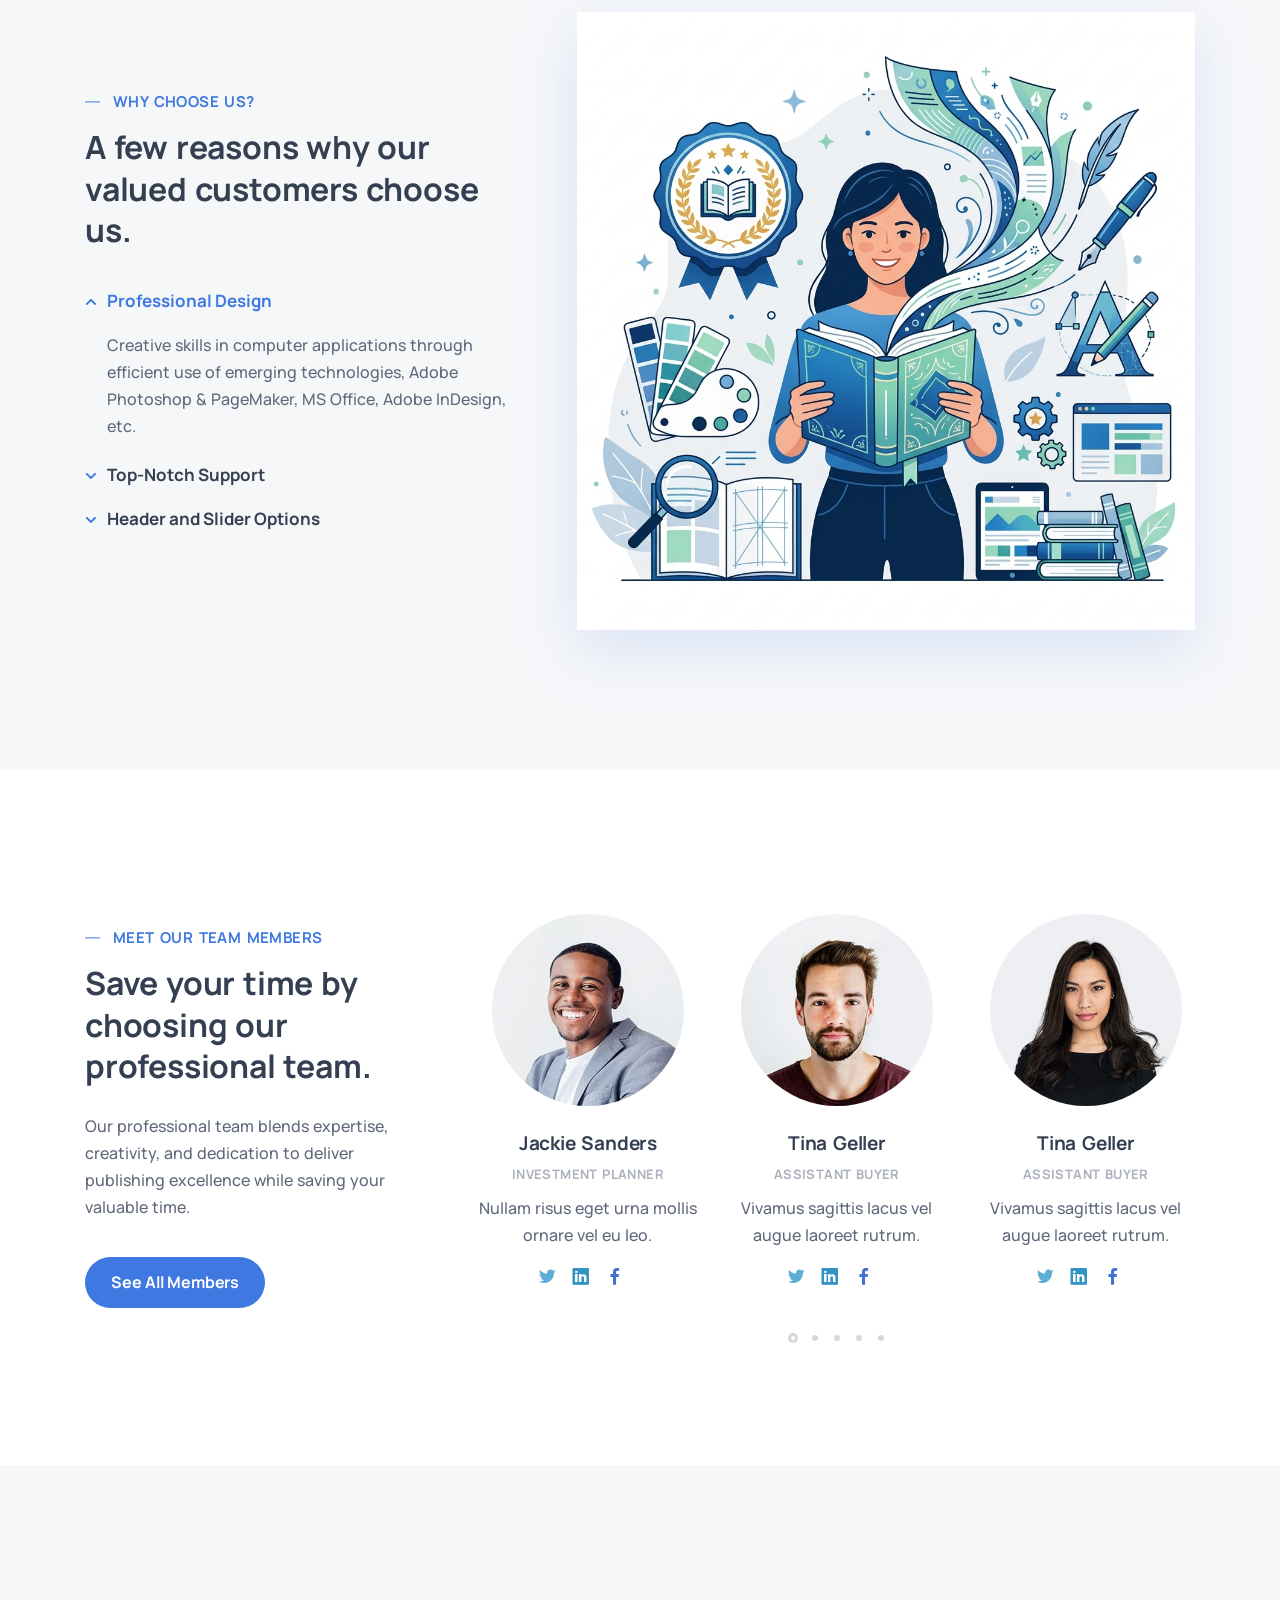
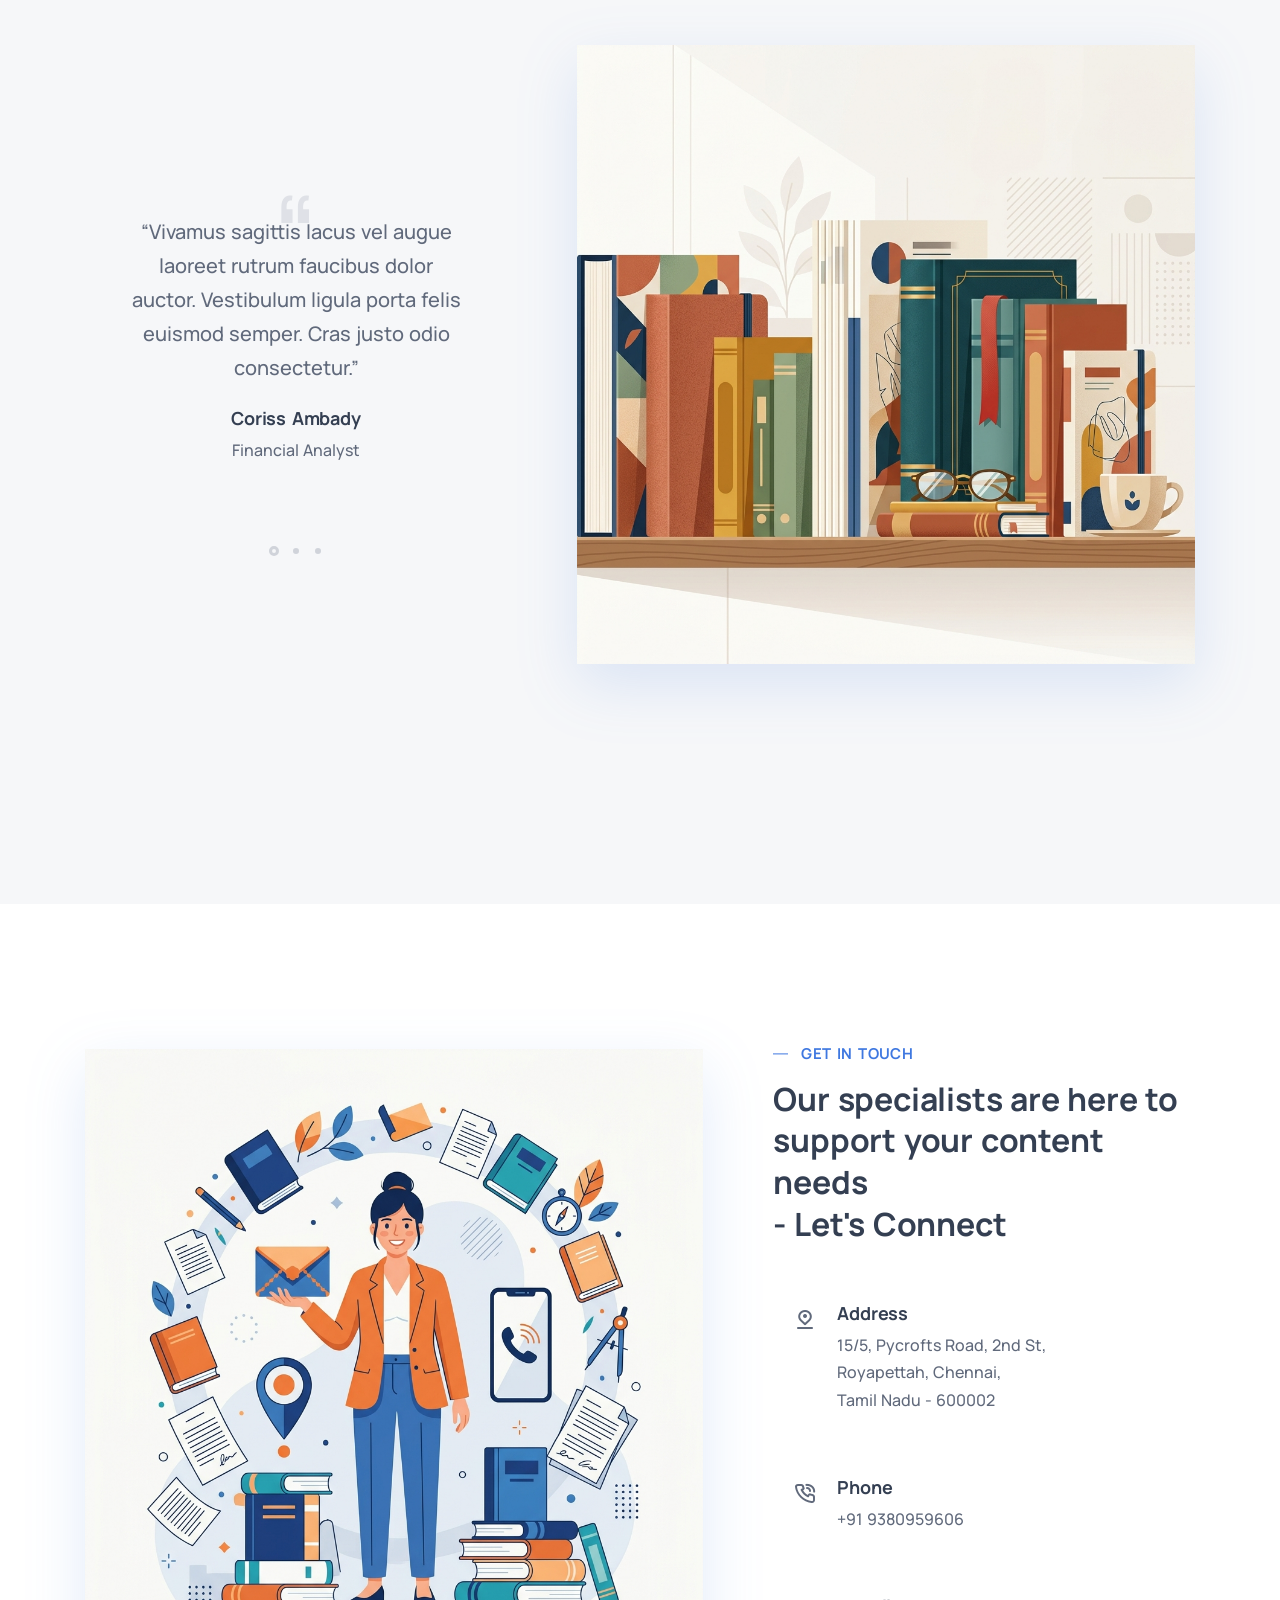
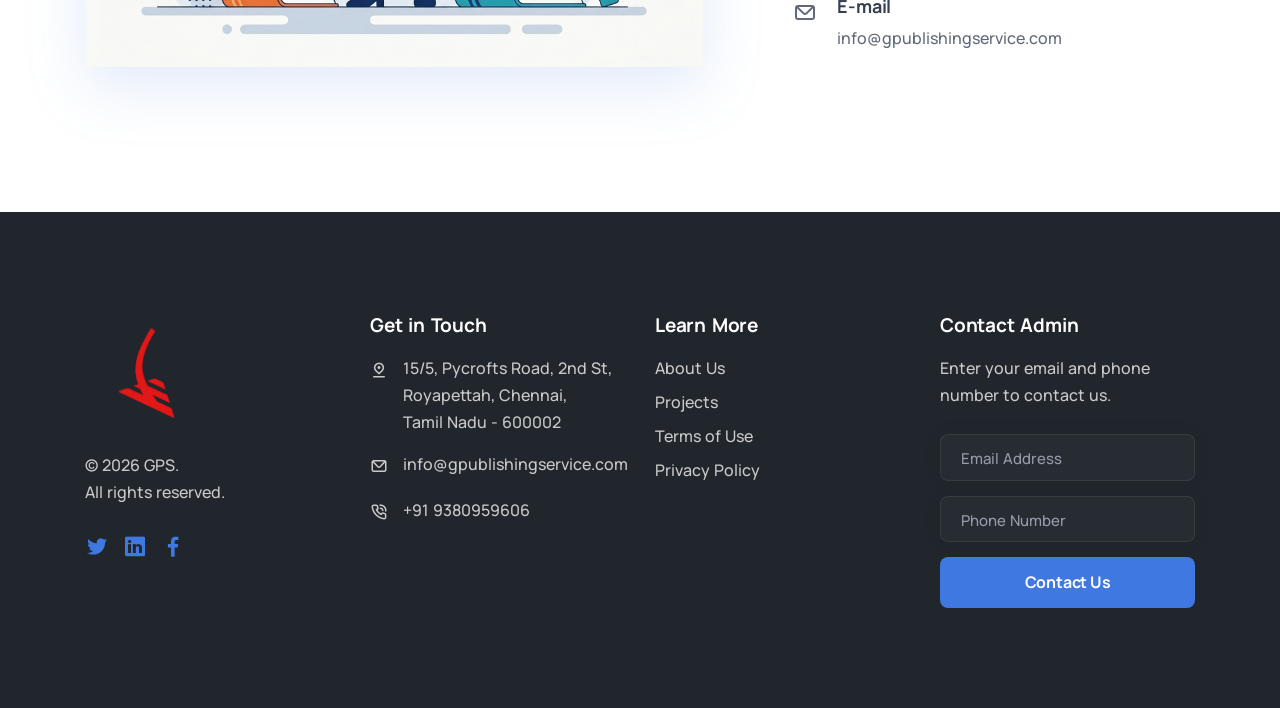
==== commit 28f39547: "style: fix indentation and formatting inconsistencies in index.html" ====
--- a/index.html
+++ b/index.html
@@ -235,24 +235,24 @@
                 <div>
                   <a href="mailto:first.last@email.com" class="link-inverse">info@gpublishingservice.com</a>
                   <br> +91 9380959606<br>
-                    <nav class="nav social !mt-4">
-                      <a class="!text-[#cacaca] text-[1rem] transition-all duration-[0.2s] ease-in-out translate-y-0 motion-reduce:transition-none hover:translate-y-[-0.15rem] m-[0_.7rem_0_0]"
-                        href="onepage.html#">
-                        <i class="uil uil-twitter before:content-['\ed59'] !text-[#1DA1F2] text-[1.2rem]"></i></a>
-
-                      <a class="!text-[#cacaca] text-[1rem] transition-all duration-[0.2s] ease-in-out translate-y-0 motion-reduce:transition-none hover:translate-y-[-0.15rem] m-[0_.7rem_0_0]"
-                        href="onepage.html#"><i
-                          class="uil uil-youtube before:content-['\edb5'] !text-[#FF0000] text-[1.2rem]"></i></a>
-
-                      <a class="!text-[#cacaca] text-[1rem] transition-all duration-[0.2s] ease-in-out translate-y-0 motion-reduce:transition-none hover:translate-y-[-0.15rem] m-[0_.7rem_0_0]"
-                        href="onepage.html#">
-                        <i class="uil uil-facebook-f before:content-['\eae2'] !text-[#1877F2] text-[1.2rem]"></i></a>
-
-                      <a class="!text-[#cacaca] text-[1rem] transition-all duration-[0.2s] ease-in-out translate-y-0 motion-reduce:transition-none hover:translate-y-[-0.15rem] m-[0_.7rem_0_0]"
-                        href="onepage.html#">
-                        <i class="uil uil-instagram before:content-['\eb9c'] !text-[#E4405F] text-[1.2rem]"></i></a>
-
-                    </nav>
+                  <nav class="nav social !mt-4">
+                    <a class="!text-[#cacaca] text-[1rem] transition-all duration-[0.2s] ease-in-out translate-y-0 motion-reduce:transition-none hover:translate-y-[-0.15rem] m-[0_.7rem_0_0]"
+                      href="onepage.html#">
+                      <i class="uil uil-twitter before:content-['\ed59'] !text-[#1DA1F2] text-[1.2rem]"></i></a>
+
+                    <a class="!text-[#cacaca] text-[1rem] transition-all duration-[0.2s] ease-in-out translate-y-0 motion-reduce:transition-none hover:translate-y-[-0.15rem] m-[0_.7rem_0_0]"
+                      href="onepage.html#"><i
+                        class="uil uil-youtube before:content-['\edb5'] !text-[#FF0000] text-[1.2rem]"></i></a>
+
+                    <a class="!text-[#cacaca] text-[1rem] transition-all duration-[0.2s] ease-in-out translate-y-0 motion-reduce:transition-none hover:translate-y-[-0.15rem] m-[0_.7rem_0_0]"
+                      href="onepage.html#">
+                      <i class="uil uil-facebook-f before:content-['\eae2'] !text-[#1877F2] text-[1.2rem]"></i></a>
+
+                    <a class="!text-[#cacaca] text-[1rem] transition-all duration-[0.2s] ease-in-out translate-y-0 motion-reduce:transition-none hover:translate-y-[-0.15rem] m-[0_.7rem_0_0]"
+                      href="onepage.html#">
+                      <i class="uil uil-instagram before:content-['\eb9c'] !text-[#E4405F] text-[1.2rem]"></i></a>
+
+                  </nav>
                   <!-- /.social -->
                 </div>
               </div>
@@ -386,7 +386,7 @@
                 class="!w-[2.6rem] !h-[2.6rem] text-[#f08a5d] text-orange !mb-3 m-[0_auto]">
               <h4>InDesign Services</h4>
               <p class="!mb-2">Finely typeset pages designed for uniformity, readability, and accessibility delivered by
-                a team with deep knowledge of Adobe InDesign, and Page Central.</p> 
+                a team with deep knowledge of Adobe InDesign, and Page Central.</p>
             </div>
             <!--/column -->
             <div
@@ -483,7 +483,8 @@
                   <div id="collapseOne" class="accordion-collapse collapse show" aria-labelledby="headingOne"
                     data-bs-parent="#accordionExample">
                     <div class="card-body flex-[1_1_auto]  pb-4">
-                      <p>Creative skills in computer applications through efficient use of emerging technologies, Adobe Photoshop & PageMaker, MS Office, Adobe InDesign, etc.</p>
+                      <p>Creative skills in computer applications through efficient use of emerging technologies, Adobe
+                        Photoshop & PageMaker, MS Office, Adobe InDesign, etc.</p>
                     </div>
                     <!--/.card-body -->
                   </div>
@@ -1009,9 +1010,12 @@
                     class="!ml-[0.05rem] !text-[#959ca9] text-[.75rem] absolute z-[2] h-full overflow-hidden text-start text-ellipsis whitespace-nowrap pointer-events-none origin-[0_0] px-4 py-[0.6rem] left-0 top-0"
                     for="admin-phone">Phone Number</label>
                 </div>
-                <div class="!mb-3 !text-left flex items-center transition-all duration-300" id="landline-container" style="display: none;">
+                <div class="!mb-3 !text-left flex items-center transition-all duration-300" id="landline-container"
+                  style="display: none;">
                   <input type="checkbox" id="is-landline" class="!mr-2 mt-0 w-4 h-4 cursor-pointer accent-[#3f78e0]">
-                  <label for="is-landline" class="text-[12px] !text-[#cacaca] cursor-pointer selection:bg-transparent">If you enter a landline number starting with (044) then check this box</label>
+                  <label for="is-landline"
+                    class="text-[12px] !text-[#cacaca] cursor-pointer selection:bg-transparent">If you enter a landline
+                    number starting with (044) then check this box</label>
                 </div>
                 <input type="submit" value="Contact Us"
                   class="btn btn-primary !text-white !bg-[#3f78e0] border-[#3f78e0] hover:text-white hover:bg-[#3f78e0] w-full rounded-[0.4rem]">
@@ -1022,23 +1026,23 @@
                   var email = document.getElementById('admin-email').value;
                   var phone = document.getElementById('admin-phone').value;
                   var isLandline = document.getElementById('is-landline').checked;
-                  
+
                   // Validation: if it is a mobile number, it should be at least 10 digits
                   if (!isLandline && phone.length < 10) {
                     alert('Mobile numbers must not be less than 10 digits.');
                     return false;
                   }
-                  
+
                   // Formatting: add 044 to landline exactly as requested
                   if (isLandline && !phone.startsWith('044')) {
                     phone = '044 ' + phone;
                   }
-                  
+
                   var subject = 'New Contact Request';
                   var body = 'Hello Team, \n\nI would like to request your services.\n\n';
                   body += 'Email Address: ' + email + '\n';
                   body += 'Phone Number: ' + phone;
-                  
+
                   window.location.href = 'mailto:info@gpublishingservice.com?subject=' + encodeURIComponent(subject) + '&body=' + encodeURIComponent(body);
                   return false;
                 }
